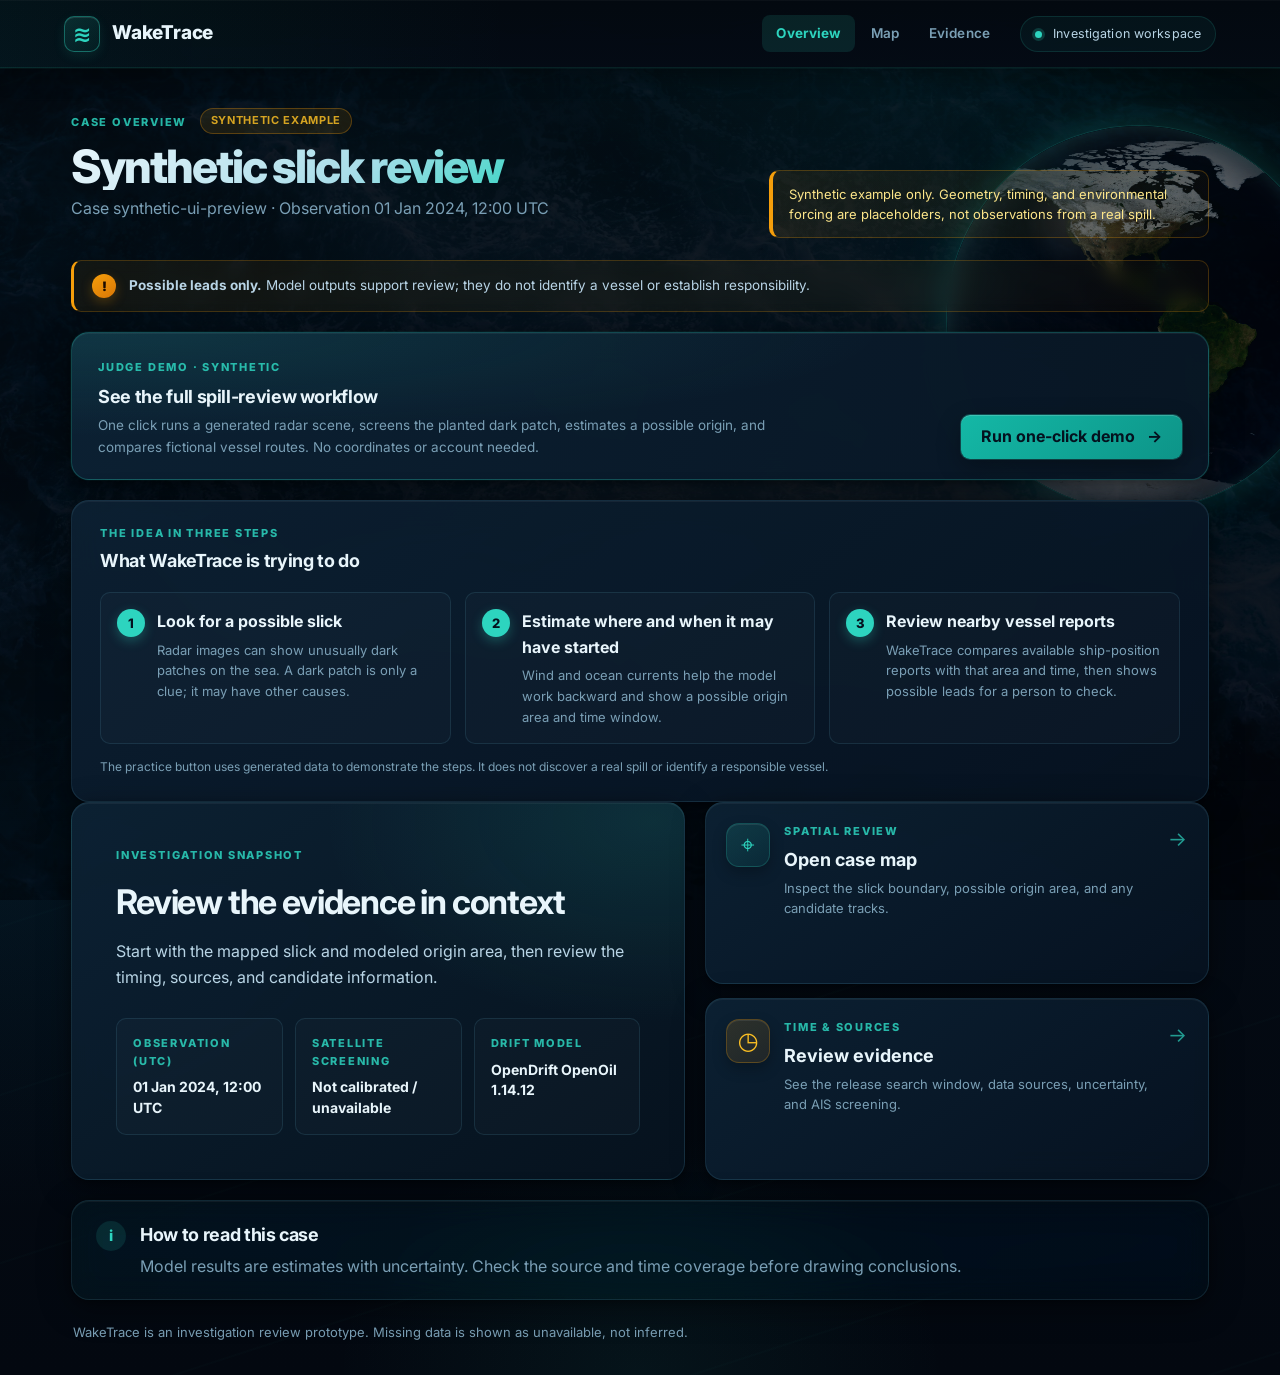
==== frontend/index.html @ 9f4a70d3 "latest changes" ====
<!doctype html>
<html lang="en">
  <head>
    <meta charset="utf-8">
    <meta name="viewport" content="width=device-width, initial-scale=1">
    <meta name="theme-color" content="#0b2236">
    <title>WakeTrace | Case overview</title>
    <link rel="stylesheet" href="styles.css?v=13">
  </head>
  <body>
    <div class="ambient-globe" aria-hidden="true"><div class="globe-shell"><div class="globe-texture"></div></div></div>
    <a class="skip-link" href="#main">Skip to case overview</a>
    <header class="topbar">
      <a class="brand" href="index.html" aria-label="WakeTrace case overview"><span class="brand-mark" aria-hidden="true">≋</span><span>WakeTrace</span></a>
      <nav class="top-nav" aria-label="Main navigation">
        <a class="nav-active" aria-current="page" href="index.html">Overview</a>
        <a data-case-link href="map.html">Map</a>
        <a data-case-link href="evidence.html">Evidence</a>
      </nav>
      <div class="header-context"><span class="status-dot" aria-hidden="true"></span> Investigation workspace</div>
    </header>

    <main class="page-shell overview-shell" id="main">
      <section class="case-heading overview-heading" aria-labelledby="case-title">
        <div class="case-heading-text">
          <div class="eyebrow">CASE OVERVIEW <span id="case-badge" class="badge">Loading</span></div>
          <h1 id="case-title">Loading case…</h1>
          <p id="case-subtitle" class="muted">Preparing case information</p>
        </div>
        <div id="case-notice" class="case-notice" role="note" hidden></div>
      </section>

      <p class="leads-banner" role="note"><span class="leads-icon" aria-hidden="true">!</span><span><strong>Possible leads only.</strong> Model outputs support review; they do not identify a vessel or establish responsibility.</span></p>

      <section class="one-click-demo panel" aria-label="One-click synthetic demonstration">
        <div><span class="eyebrow">JUDGE DEMO · SYNTHETIC</span><h2>See the full spill-review workflow</h2>
          <p class="muted">One click runs a generated radar scene, screens the planted dark patch, estimates a possible origin, and compares fictional vessel routes. No coordinates or account needed.</p></div>
        <a class="primary-button" href="map.html?demo=1">Run one-click demo <span aria-hidden="true">→</span></a>
      </section>

      <section class="panel plain-language-panel" aria-labelledby="workflow-title">
        <div class="eyebrow">THE IDEA IN THREE STEPS</div>
        <h2 id="workflow-title">What WakeTrace is trying to do</h2>
        <div class="plain-steps">
          <article><span>1</span><div><strong>Look for a possible slick</strong><p>Radar images can show unusually dark patches on the sea. A dark patch is only a clue; it may have other causes.</p></div></article>
          <article><span>2</span><div><strong>Estimate where and when it may have started</strong><p>Wind and ocean currents help the model work backward and show a possible origin area and time window.</p></div></article>
          <article><span>3</span><div><strong>Review nearby vessel reports</strong><p>WakeTrace compares available ship-position reports with that area and time, then shows possible leads for a person to check.</p></div></article>
        </div>
        <p class="small-note">The practice button uses generated data to demonstrate the steps. It does not discover a real spill or identify a responsible vessel.</p>
      </section>

      <section class="overview-grid" aria-label="Case summary">
        <article class="panel overview-main-card">
          <div class="eyebrow">INVESTIGATION SNAPSHOT</div>
          <h2>Review the evidence in context</h2>
          <p class="muted">Start with the mapped slick and modeled origin area, then review the timing, sources, and candidate information.</p>
          <div class="overview-stats">
            <div><span class="metric-label">OBSERVATION (UTC)</span><strong id="overview-observed">—</strong></div>
            <div><span class="metric-label">SATELLITE SCREENING</span><strong id="overview-confidence">—</strong></div>
            <div><span class="metric-label">DRIFT MODEL</span><strong id="overview-model">—</strong></div>
          </div>
        </article>
        <div class="overview-links">
          <a class="destination-card map-destination" data-case-link href="map.html">
            <span class="destination-icon" aria-hidden="true">⌖</span>
            <span><span class="eyebrow">SPATIAL REVIEW</span><strong>Open case map</strong><span class="muted">Inspect the slick boundary, possible origin area, and any candidate tracks.</span></span>
            <span class="destination-arrow" aria-hidden="true">→</span>
          </a>
          <a class="destination-card" data-case-link href="evidence.html">
            <span class="destination-icon evidence-icon" aria-hidden="true">◷</span>
            <span><span class="eyebrow">TIME &amp; SOURCES</span><strong>Review evidence</strong><span class="muted">See the release search window, data sources, uncertainty, and AIS screening.</span></span>
            <span class="destination-arrow" aria-hidden="true">→</span>
          </a>
        </div>
      </section>

      <section class="overview-note panel">
        <div class="note-symbol" aria-hidden="true">i</div>
        <div><h2>How to read this case</h2><p id="overview-note-text" class="muted">Model results are estimates with uncertainty. Check the source and time coverage before drawing conclusions.</p></div>
      </section>
      <footer class="page-footer">WakeTrace is an investigation review prototype. Missing data is shown as unavailable, not inferred.</footer>
    </main>
    <script src="case-data.js?v=2"></script>
    <script src="overview.js"></script>
  </body>
</html>
---- frontend/styles.css ----
/* ============================================================
   WakeTrace — Refined Design System
   Deep-ocean palette · Glass panels · Harmonic accent colours
   ============================================================ */

@import url('https://fonts.googleapis.com/css2?family=Inter:wght@300;400;500;600;700;800;900&display=swap');

/* ─── Design Tokens ──────────────────────────────────────── */
:root {
  color-scheme: dark;

  /* Core palette */
  --ink:        #e8f5fb;
  --ink-soft:   #b8d4e5;
  --muted:      #7a9fb5;
  --line:       rgb(100 180 210 / 14%);
  --surface:    rgb(10 28 44 / 92%);
  --canvas:     #050e18;
  --deep:       #03090f;

  /* Brand accent — teal/cyan */
  --sea:        #2dd4bf;
  --sea-mid:    #14b8a6;
  --sea-dark:   #0d9488;
  --foam:       rgb(45 212 191 / 10%);

  /* Warm amber accent */
  --slick:      #f59e0b;
  --slick-soft: rgb(245 158 11 / 12%);
  --slick-light: #fef3c7;

  /* Utility */
  --focus:      #5eead4;
  --red:        #f43f5e;
  --red-soft:   rgb(244 63 94 / 12%);

  /* Geometry */
  --radius:     18px;
  --radius-sm:  10px;

  /* Shadows */
  --shadow-sm:  0 2px 8px rgb(0 0 0 / 30%), inset 0 1px 0 rgb(255 255 255 / 4%);
  --shadow:     0 8px 32px rgb(0 0 0 / 40%), 0 2px 8px rgb(0 0 0 / 30%), inset 0 1px 0 rgb(255 255 255 / 5%);
  --shadow-lg:  0 20px 60px rgb(0 0 0 / 55%), 0 4px 16px rgb(0 0 0 / 35%), inset 0 1px 0 rgb(255 255 255 / 6%);
  --glow-sea:   0 0 40px rgb(45 212 191 / 15%), 0 0 80px rgb(45 212 191 / 7%);
  --glow-amber: 0 0 30px rgb(245 158 11 / 18%);
}

/* ─── Reset & Base ───────────────────────────────────────── */
*, *::before, *::after { box-sizing: border-box; }
html {
  scroll-behavior: smooth;
  scroll-padding-top: 84px;
}
body {
  margin: 0;
  isolation: isolate;
  background: var(--canvas);
  color: var(--ink);
  font-family: 'Inter', ui-sans-serif, system-ui, -apple-system, 'Segoe UI', sans-serif;
  font-size: 16px;
  line-height: 1.6;
  -webkit-font-smoothing: antialiased;
  -moz-osx-font-smoothing: grayscale;
}

/* Multi-layer ocean background */
body {
  background:
    radial-gradient(ellipse 70% 50% at 80% -10%, rgb(13 148 136 / 18%), transparent 65%),
    radial-gradient(ellipse 50% 40% at 0% 60%,  rgb(6  78 106 / 18%), transparent 70%),
    radial-gradient(ellipse 40% 30% at 50% 100%, rgb(45 212 191 / 6%), transparent 60%),
    repeating-linear-gradient(
      162deg,
      transparent 0 80px,
      rgb(45 212 191 / 1.5%) 81px 82px,
      transparent 83px 160px
    ),
    linear-gradient(180deg, #060f18 0%, #040b14 50%, #030810 100%);
}

/* Subtle animated star-field / noise texture overlay */
body::before {
  content: "";
  position: fixed;
  z-index: -2;
  inset: 0;
  pointer-events: none;
  opacity: 0.5;
  background:
    radial-gradient(ellipse 120% 80% at 75% -5%, rgb(20 184 166 / 14%), transparent 55%),
    radial-gradient(ellipse 60% 50% at 10% 80%,  rgb(8  88 124 / 18%), transparent 60%),
    url("ocean-background.jpg") center 52% / cover no-repeat;
  filter: brightness(0.18) saturate(1.4);
  animation: ocean-drift 32s ease-in-out infinite alternate;
}
@keyframes ocean-drift {
  to { transform: translate3d(-1%, -0.5%, 0) scale(1.02); }
}

/* Animated grid-line shimmer */
body::after {
  content: "";
  position: fixed;
  z-index: -1;
  inset: 0;
  pointer-events: none;
  opacity: 0.06;
  background:
    repeating-linear-gradient(0deg,   transparent 0 39px, rgb(45 212 191 / 40%) 40px),
    repeating-linear-gradient(90deg,  transparent 0 79px, rgb(45 212 191 / 20%) 80px);
  mask-image: radial-gradient(ellipse 100% 100% at 50% 50%, black 20%, transparent 80%);
}

/* ─── Animated Globe ─────────────────────────────────────── */
.ambient-globe {
  position: fixed;
  z-index: -1;
  top: clamp(90px, 14vh, 160px);
  right: clamp(-130px, -4vw, -20px);
  width: clamp(260px, 30vw, 420px);
  aspect-ratio: 1;
  opacity: 0.5;
  pointer-events: none;
  filter: blur(0.3px);
}
.globe-shell {
  position: relative;
  width: 100%;
  height: 100%;
  overflow: hidden;
  border-radius: 50%;
  isolation: isolate;
  background: #04111e;
  box-shadow:
    0 0 0 1px rgb(45 212 191 / 30%),
    0 0 24px 6px  rgb(45 212 191 / 22%),
    0 0 70px 18px rgb(13 148 136 / 14%),
    inset -30px -6px 50px rgb(0 5 15 / 88%);
  animation: globe-float 14s ease-in-out infinite;
}
.globe-texture {
  position: absolute;
  inset: 0;
  border-radius: inherit;
  background-image: url("nasa-blue-marble.jpg");
  background-repeat: repeat-x;
  background-size: 200% 100%;
  background-position: 0 50%;
  filter: saturate(1.2) brightness(0.85) contrast(1.1) hue-rotate(4deg);
  animation: globe-turn 60s linear infinite;
}
.globe-shell::before {
  content: "";
  position: absolute;
  z-index: 1;
  inset: 0;
  border-radius: inherit;
  background:
    radial-gradient(ellipse at 32% 25%, rgb(255 255 255 / 18%), transparent 12%),
    radial-gradient(ellipse at 72% 55%, transparent 26%, rgb(1 10 24 / 28%) 60%, rgb(0 6 18 / 90%) 100%),
    linear-gradient(118deg, rgb(45 212 191 / 20%), transparent 30%, transparent 70%, rgb(0 8 22 / 55%));
  box-shadow:
    inset 10px 8px 28px rgb(200 255 245 / 14%),
    inset -22px -10px 40px rgb(0 5 20 / 80%);
}
.globe-shell::after {
  content: "";
  position: absolute;
  z-index: 2;
  top: -1%; left: -1%;
  width: 102%; height: 102%;
  border: 1px solid rgb(45 212 191 / 40%);
  border-radius: 50%;
  box-shadow: inset 0 0 16px rgb(45 212 191 / 25%);
}
@keyframes globe-float {
  0%, 100% { transform: rotateY(-8deg) rotateX(3deg) translateY(0); }
  50%       { transform: rotateY(-4deg) rotateX(1deg) translateY(-10px); }
}
@keyframes globe-turn { to { background-position: 100% 50%; } }

/* ─── Typography ─────────────────────────────────────────── */
h1, h2, h3, h4, p { margin-top: 0; }
h1 {
  margin: 8px 0 6px;
  font-size: clamp(28px, 3.6vw, 46px);
  font-weight: 800;
  letter-spacing: -0.045em;
  line-height: 1.06;
  overflow-wrap: anywhere;
  background: linear-gradient(135deg, #e8f5fb 0%, #a8dde9 60%, var(--sea) 100%);
  -webkit-background-clip: text;
  background-clip: text;
  -webkit-text-fill-color: transparent;
}
h2 {
  margin-bottom: 4px;
  font-size: 18px;
  font-weight: 700;
  letter-spacing: -0.02em;
  color: var(--ink);
}
h3 { margin-bottom: 0; font-size: 14px; font-weight: 650; }
.muted { color: var(--muted); }

/* ─── Accessibility ──────────────────────────────────────── */
:focus-visible {
  outline: 2px solid var(--sea);
  outline-offset: 3px;
  border-radius: 6px;
}
.topbar :focus-visible { outline-color: var(--sea); }

.skip-link {
  position: absolute; z-index: 2000; top: 8px; left: 8px;
  padding: 10px 14px; border-radius: 8px;
  background: var(--sea); color: #03090f;
  font-weight: 700; text-decoration: none;
  transform: translateY(-160%);
  transition: transform 0.2s;
}
.skip-link:focus { transform: none; }

/* ─── Top Bar ────────────────────────────────────────────── */
.topbar {
  position: sticky; z-index: 1500; top: 0;
  display: flex; align-items: center; justify-content: space-between; gap: 16px;
  height: 68px; padding: 0 clamp(16px, 5vw, 72px);
  color: var(--ink);
  background:
    linear-gradient(90deg, rgb(3 148 136 / 8%) 0%, transparent 40%),
    linear-gradient(180deg, rgb(3 9 16 / 98%), rgb(4 11 20 / 96%));
  border-bottom: 1px solid rgb(45 212 191 / 12%);
  box-shadow:
    0 4px 24px rgb(0 0 0 / 40%),
    0 1px 0 rgb(45 212 191 / 8%),
    inset 0 1px 0 rgb(255 255 255 / 3%);
  backdrop-filter: blur(20px) saturate(1.8);
}

.brand {
  display: inline-flex; align-items: center; gap: 12px;
  color: inherit; font-size: 19px; font-weight: 800;
  letter-spacing: -0.01em; text-decoration: none;
}
.brand-mark {
  display: grid; width: 36px; height: 36px; place-items: center;
  border: 1px solid rgb(45 212 191 / 40%);
  border-radius: 10px;
  color: var(--sea);
  background: linear-gradient(145deg, rgb(45 212 191 / 14%), rgb(13 148 136 / 8%));
  font-size: 22px; font-weight: 900; line-height: 1;
  box-shadow: inset 0 1px 0 rgb(255 255 255 / 10%), 0 4px 12px rgb(45 212 191 / 10%);
  transition: box-shadow 0.2s, border-color 0.2s;
}
.brand:hover .brand-mark {
  border-color: rgb(45 212 191 / 70%);
  box-shadow: inset 0 1px 0 rgb(255 255 255 / 12%), var(--glow-sea);
}

.top-nav { display: flex; align-items: center; gap: 2px; margin-left: auto; }
.top-nav a {
  padding: 8px 14px; border-radius: 8px;
  color: var(--muted); font-size: 13.5px; font-weight: 600;
  text-decoration: none;
  transition: background 0.15s, color 0.15s;
  letter-spacing: 0.01em;
}
.top-nav a:hover { background: rgb(45 212 191 / 8%); color: var(--ink); }
.top-nav a.nav-active,
.top-nav a[aria-current="page"] {
  background: rgb(45 212 191 / 12%);
  color: var(--sea);
  font-weight: 700;
}

.header-context {
  padding: 7px 14px;
  border: 1px solid rgb(45 212 191 / 14%);
  border-radius: 999px;
  background: rgb(45 212 191 / 5%);
  color: var(--ink-soft);
  font-size: 12.5px;
  white-space: nowrap;
  letter-spacing: 0.01em;
}
.status-dot {
  display: inline-block; width: 7px; height: 7px;
  margin-right: 7px; border-radius: 50%;
  background: var(--sea);
  box-shadow: 0 0 0 3px rgb(45 212 191 / 20%);
  vertical-align: middle;
}

/* ─── Page Layout ────────────────────────────────────────── */
.page-shell {
  position: relative; z-index: 1;
  max-width: 1560px; margin: 0 auto;
  padding: 40px clamp(16px, 4vw, 64px) 32px;
}

.case-heading {
  display: flex; align-items: flex-end; justify-content: space-between;
  gap: 24px; margin-bottom: 22px;
}
.eyebrow, .metric-label {
  color: var(--sea);
  font-size: 11px; font-weight: 800;
  letter-spacing: 0.16em;
  text-transform: uppercase;
  opacity: 0.85;
}

/* Badges */
.badge {
  display: inline-block; margin-left: 9px;
  padding: 3px 10px;
  border: 1px solid rgb(245 158 11 / 35%);
  border-radius: 999px;
  background: var(--slick-soft);
  color: #fbbf24;
  font-size: 11px; font-weight: 700;
  letter-spacing: 0.06em;
  vertical-align: 2px;
}
.badge.real-case-badge {
  border-color: rgb(45 212 191 / 25%);
  background: rgb(45 212 191 / 8%);
  color: var(--sea);
}

/* ─── Panels (Glass Cards) ───────────────────────────────── */
.panel, .destination-card {
  overflow: hidden;
  border: 1px solid var(--line);
  border-radius: var(--radius);
  background: linear-gradient(145deg, rgb(12 32 50 / 94%), rgb(6 18 32 / 96%));
  box-shadow: var(--shadow);
  backdrop-filter: blur(16px) saturate(1.6);
  transition: border-color 0.25s ease, box-shadow 0.25s ease, transform 0.25s ease;
}
.panel:hover {
  border-color: rgb(45 212 191 / 22%);
  box-shadow: var(--shadow-lg), var(--glow-sea);
}
.panel-heading {
  display: flex; align-items: center; justify-content: space-between; gap: 16px;
  padding: 22px 24px;
}

/* ─── Alerts & Banners ───────────────────────────────────── */
.leads-banner {
  display: flex; align-items: center; gap: 13px;
  margin: 0 0 20px; padding: 13px 18px;
  border: 1px solid rgb(245 158 11 / 22%);
  border-left: 3px solid var(--slick);
  border-radius: var(--radius-sm);
  background: linear-gradient(100deg, rgb(245 158 11 / 7%), rgb(245 158 11 / 3%));
  color: var(--ink-soft); font-size: 13.5px;
  backdrop-filter: blur(8px);
}
.leads-icon {
  display: grid; flex: none; width: 24px; height: 24px;
  place-items: center; border-radius: 50%;
  background: linear-gradient(145deg, var(--slick), #d97706);
  color: #1a0a00; font-size: 13px; font-weight: 900;
  box-shadow: 0 4px 12px rgb(245 158 11 / 25%);
}

.case-notice {
  max-width: 440px; padding: 13px 16px;
  border: 1px solid rgb(245 158 11 / 25%);
  border-left: 4px solid var(--slick);
  border-radius: var(--radius-sm);
  background: linear-gradient(115deg, rgb(245 158 11 / 8%), rgb(245 158 11 / 3%));
  color: #fde68a; font-size: 13px; line-height: 1.55;
}
.case-notice[hidden] { display: none; }

/* ─── Workspace Grid ─────────────────────────────────────── */
.workspace {
  display: grid;
  grid-template-columns: minmax(0, 2.2fr) minmax(320px, 0.8fr);
  gap: 20px; align-items: stretch;
}

/* ─── Map Panel ──────────────────────────────────────────── */
.map-panel {
  display: flex; flex-direction: column;
  min-height: clamp(560px, 74vh, 800px);
}
.map-heading { border-bottom: 1px solid var(--line); }
.map-legend {
  display: flex; flex-wrap: wrap; gap: 8px 18px;
  margin: 0; padding: 0; list-style: none;
  color: var(--ink-soft); font-size: 12.5px;
}
.map-legend li { display: inline-flex; align-items: center; gap: 7px; white-space: nowrap; }
.map-legend li[hidden] { display: none; }
.legend-swatch { width: 14px; height: 14px; border-radius: 4px; }
.legend-swatch.slick   { border: 2px solid var(--slick); background: rgb(245 158 11 / 30%); box-shadow: 0 0 6px rgb(245 158 11 / 25%); }
.legend-swatch.origin  { border: 2px dashed var(--sea); background: rgb(45 212 191 / 15%); }
.legend-swatch.secondary { border: 2px dashed rgb(45 212 191 / 50%); background: rgb(45 212 191 / 8%); }
.legend-swatch.track   { height: 0; border-top: 3px dotted var(--sea); border-radius: 0; background: none; align-self: center; }
.legend-swatch.particles { width: 12px; height: 12px; border: 2px solid rgb(45 212 191 / 60%); border-radius: 50%; background: var(--sea); }

.map-stage {
  position: relative; display: flex; flex: 1; min-height: 420px;
}
#map {
  position: relative; z-index: 0; flex: 1; min-height: 420px;
  background: radial-gradient(ellipse at 50% 40%, #0e3a50, #060f1a 70%, #040a12);
}

.map-overlay-chip, .map-button, .map-message {
  position: absolute; z-index: 500;
}
.map-overlay-chip {
  top: 14px; left: 56px;
  display: flex; align-items: center; gap: 8px;
  padding: 8px 13px;
  border: 1px solid rgb(45 212 191 / 25%);
  border-radius: 9px;
  background: rgb(3 9 16 / 92%);
  color: var(--ink);
  font-size: 11.5px; font-weight: 700; letter-spacing: 0.1em;
  box-shadow: var(--shadow-sm);
  backdrop-filter: blur(12px);
  pointer-events: none;
}
.overlay-icon { color: var(--sea); font-size: 15px; line-height: 1; }

.map-button {
  top: 14px; right: 14px;
  min-height: 38px; padding: 7px 14px;
  border: 1px solid rgb(45 212 191 / 20%);
  border-radius: 8px;
  background: rgb(6 18 32 / 88%);
  color: var(--ink);
  font: inherit; font-size: 13px; font-weight: 650;
  box-shadow: var(--shadow-sm);
  cursor: pointer;
  backdrop-filter: blur(12px);
  transition: background 0.15s, border-color 0.15s;
}
.map-button:hover {
  background: rgb(45 212 191 / 12%);
  border-color: rgb(45 212 191 / 40%);
}

.map-message {
  bottom: 18px; left: 50%;
  max-width: calc(100% - 28px); padding: 10px 16px;
  border: 1px solid var(--line);
  border-radius: 10px;
  background: rgb(6 18 32 / 94%);
  color: var(--ink); font-size: 13px; font-weight: 650;
  text-align: center;
  box-shadow: var(--shadow-sm);
  transform: translateX(-50%);
  backdrop-filter: blur(14px);
}
.map-message[hidden] { display: none; }

.map-footnote {
  margin: 0; padding: 12px 24px;
  border-top: 1px solid var(--line);
  color: var(--muted); font-size: 12.5px;
}

.trajectory-controls {
  display: grid;
  grid-template-columns: auto minmax(200px, 1fr) auto;
  align-items: center; gap: 10px 18px;
  padding: 14px 24px 16px;
  border-top: 1px solid var(--line);
  background: linear-gradient(180deg, rgb(4 14 22 / 85%), rgb(3 9 15 / 90%));
  backdrop-filter: blur(8px);
}
.trajectory-controls[hidden] { display: none; }
.trajectory-scrubber {
  display: grid;
  grid-template-columns: auto minmax(100px, 1fr) auto;
  align-items: center; gap: 10px;
  color: var(--muted); font-size: 12px;
}
.trajectory-scrubber input {
  width: 100%;
  accent-color: var(--sea);
  cursor: pointer;
}
.trajectory-time {
  color: var(--sea);
  font-size: 12px; font-variant-numeric: tabular-nums; text-align: right;
}
.trajectory-note {
  grid-column: 1 / -1; margin: 0;
  color: var(--muted); font-size: 12px;
}
/* Oil drift particles — more realistic dark-oil appearance */
.trajectory-particle {
  stroke: rgb(45 212 191 / 60%);
  stroke-width: 1;
  fill: #1a9e96;
  fill-opacity: 0.82;
  filter: drop-shadow(0 0 3px rgb(45 212 191 / 40%));
}

/* ─── Vessel Icons ───────────────────────────────────────── */
.vessel-icon-container { border: 0; background: transparent; }
.vessel-icon {
  position: relative;
  display: grid; width: 32px; height: 32px; place-items: center;
  border: 2px solid rgb(45 212 191 / 55%);
  border-radius: 50%;
  background: radial-gradient(circle at 35% 35%, #1e9e96, #0a5055 70%);
  box-shadow:
    0 3px 14px rgb(0 0 0 / 65%),
    0 0 0 3px rgb(45 212 191 / 14%),
    0 0 18px rgb(45 212 191 / 18%),
    inset 0 1px 0 rgb(255 255 255 / 20%);
  transition: box-shadow 0.3s;
}
.vessel-icon:hover {
  box-shadow: 0 4px 18px rgb(0 0 0 / 75%), 0 0 0 4px rgb(45 212 191 / 28%), 0 0 28px rgb(45 212 191 / 28%), inset 0 1px 0 rgb(255 255 255 / 22%);
}
.vessel-icon svg { width: 22px; height: 22px; overflow: visible; fill: #e0f7f4; filter: drop-shadow(0 1px 3px rgb(0 0 0 / 65%)); }
.vessel-icon .ship-deck,
.vessel-icon .ship-bridge { fill: none; stroke: #0d5055; stroke-linecap: round; stroke-linejoin: round; stroke-width: 1.6; }
.vessel-icon .ship-wake  { fill: none; stroke: rgb(130 230 218 / 90%); stroke-linecap: round; stroke-width: 1.3; }

/* Vessel heading beam — the directional line extending from vessel */
.vessel-heading-beam {
  position: absolute; top: 50%; left: 50%;
  width: 22px; height: 2px;
  background: linear-gradient(90deg, rgb(45 212 191 / 70%), transparent);
  border-radius: 2px;
  transform-origin: 0 50%;
  pointer-events: none;
}

/* Animated ping on candidate vessels */
@keyframes vessel-ping {
  0%   { transform: scale(0.9); box-shadow: 0 0 0 2px rgb(45 212 191 / 60%), 0 4px 14px rgb(0 0 0 / 60%); }
  50%  { transform: scale(1.08); box-shadow: 0 0 0 5px rgb(45 212 191 / 20%), 0 6px 18px rgb(0 0 0 / 50%); }
  100% { transform: scale(0.9); box-shadow: 0 0 0 2px rgb(45 212 191 / 60%), 0 4px 14px rgb(0 0 0 / 60%); }
}
@media (prefers-reduced-motion: no-preference) {
  .vessel-icon-candidate { animation: vessel-ping 3s ease-in-out infinite; }
}

.vessel-icon-lead, .vessel-icon-candidate { width: 42px; height: 42px; }
.vessel-icon-lead svg, .vessel-icon-candidate svg { width: 28px; height: 28px; }
.vessel-icon-lead {
  background: radial-gradient(circle at 35% 30%, #f87090, #be123c 75%);
  border-color: rgb(244 63 94 / 65%);
  box-shadow:
    0 0 0 4px rgb(244 63 94 / 22%),
    0 0 22px rgb(244 63 94 / 35%),
    0 5px 16px rgb(0 0 0 / 65%);
}
.vessel-icon-lead .ship-wake { stroke: rgb(255 160 170 / 80%); }
.vessel-icon-lead .ship-deck,
.vessel-icon-lead .ship-bridge { stroke: #7a0020; }
.vessel-icon-candidate {
  background: radial-gradient(circle at 35% 30%, #fbbf24, #b45309 75%);
  border-color: rgb(245 158 11 / 65%);
  box-shadow:
    0 0 0 4px rgb(245 158 11 / 22%),
    0 0 20px rgb(245 158 11 / 28%),
    0 5px 16px rgb(0 0 0 / 65%);
}
.vessel-icon-candidate .ship-wake { stroke: rgb(255 220 100 / 80%); }
.vessel-icon-candidate .ship-deck,
.vessel-icon-candidate .ship-bridge { stroke: #6b3000; }
.legend-vessel {
  display: inline-grid; width: 17px; height: 17px;
  place-items: center; border-radius: 50%;
  background: radial-gradient(circle at 35% 35%, #1a9e96, #0a5055);
  box-shadow: inset 0 0 0 1.5px rgb(255 255 255 / 70%);
}
.legend-vessel svg { width: 14px; height: 14px; fill: #e0f7f4; }
.legend-vessel .ship-deck,
.legend-vessel .ship-bridge { fill: none; stroke: #0a4f50; stroke-linecap: round; stroke-linejoin: round; stroke-width: 1.8; }
.legend-vessel .ship-wake   { fill: none; stroke: rgb(45 212 191 / 80%); stroke-linecap: round; stroke-width: 1.2; }

/* ─── Oil Slick Iridescence ──────────────────────────────── */
.slick-iridescent-ring {
  pointer-events: none;
}
@keyframes slick-shimmer {
  0%   { opacity: 0.6; }
  50%  { opacity: 1; }
  100% { opacity: 0.6; }
}
@media (prefers-reduced-motion: no-preference) {
  .slick-pulse-ring { animation: slick-shimmer 4s ease-in-out infinite; }

/* ─── Leaflet Overrides ──────────────────────────────────── */
.leaflet-container { font-family: inherit; }
.leaflet-popup-content { font: 14px/1.55 'Inter', ui-sans-serif, sans-serif; }
.leaflet-tile-pane { filter: brightness(0.72) saturate(0.85) hue-rotate(6deg); }
.leaflet-control-zoom a {
  background: rgb(6 18 32 / 92%) !important;
  border-color: rgb(45 212 191 / 20%) !important;
  color: var(--ink) !important;
  backdrop-filter: blur(12px);
}
.leaflet-control-zoom a:hover { background: rgb(45 212 191 / 12%) !important; }
.leaflet-control-attribution {
  background: rgb(3 9 15 / 88%) !important;
  color: var(--muted) !important;
  backdrop-filter: blur(8px);
}
.leaflet-control-attribution a { color: var(--sea) !important; }
.leaflet-popup-content-wrapper,
.leaflet-popup-tip { background: rgb(10 28 44 / 96%); color: var(--ink); backdrop-filter: blur(16px); }

/* ─── Summary Sidebar ────────────────────────────────────── */
.summary-panel { display: flex; flex-direction: column; }
.summary-panel > .panel-heading { padding-bottom: 18px; }

.metric-block {
  display: grid; gap: 8px;
  margin: 0 20px; padding: 18px 16px;
  border: 1px solid rgb(45 212 191 / 18%);
  border-left: 4px solid var(--sea);
  border-radius: var(--radius-sm);
  background: linear-gradient(140deg, rgb(45 212 191 / 7%), rgb(13 148 136 / 4%));
}
.metric-block strong { font-size: 17px; line-height: 1.45; overflow-wrap: anywhere; color: var(--ink); }
.metric-block .muted { font-size: 13.5px; }

.uncertainty-card {
  margin: 14px 20px 4px; padding: 14px 16px;
  border: 1px solid rgb(245 158 11 / 20%);
  border-radius: var(--radius-sm);
  background: linear-gradient(140deg, rgb(245 158 11 / 6%), rgb(217 119 6 / 3%));
}
.uncertainty-title { margin-bottom: 7px; color: #fbbf24; font-size: 13.5px; font-weight: 700; }
.uncertainty-card p { margin-bottom: 0; color: var(--ink-soft); font-size: 13.5px; line-height: 1.6; }

.sources-block { padding: 18px 20px 12px; }
.sources-block h3 { margin-bottom: 10px; color: var(--ink); }
.sources-block ul {
  display: grid; gap: 8px; margin: 0; padding-left: 18px;
  color: var(--ink-soft); font-size: 13.5px; line-height: 1.5; overflow-wrap: anywhere;
}
.sources-block li::marker { color: var(--sea); }

.candidate-block {
  margin-top: auto; padding: 16px 20px 20px;
  border-top: 1px solid var(--line);
  background: rgb(3 9 16 / 50%);
}
.candidate-row { display: flex; align-items: center; justify-content: space-between; margin-bottom: 6px; }
.candidate-count {
  display: grid; min-width: 28px; height: 28px; padding: 0 7px;
  place-items: center; border-radius: 999px;
  background: rgb(45 212 191 / 10%); color: var(--sea);
  font-size: 13px; font-weight: 800;
}
.candidate-block p { margin-bottom: 0; font-size: 13.5px; }

/* ─── Timeline ───────────────────────────────────────────── */
.timeline-panel { margin-top: 20px; padding: 0 24px 22px; }
.timeline-heading { padding: 20px 0 12px; }
.timeline-duration {
  padding: 6px 13px; border-radius: 8px;
  background: rgb(45 212 191 / 8%); color: var(--sea);
  font-size: 13px; font-weight: 700;
}
.timeline-track { position: relative; height: 56px; margin: 6px 48px 0; }
.timeline-track[hidden] { display: none; }
.timeline-rail, .window-bar {
  position: absolute; top: 16px; left: 0; height: 8px; border-radius: 999px;
}
.timeline-rail { right: 0; background: rgb(255 255 255 / 5%); }
.window-bar {
  width: 0;
  background: linear-gradient(90deg, rgb(45 212 191 / 40%), var(--sea));
  border: 1px solid rgb(45 212 191 / 40%);
  box-shadow: 0 0 12px rgb(45 212 191 / 20%);
  transition: width 0.6s ease;
}
.timeline-marker {
  position: absolute; top: 8px; left: 0;
  display: flex; flex-direction: column; align-items: center;
  transform: translateX(-50%);
}
.marker-dot {
  width: 26px; height: 26px;
  border: 4px solid rgb(3 9 16 / 80%);
  border-radius: 50%;
  background: var(--slick);
  box-shadow: 0 0 0 2px var(--slick), var(--glow-amber), 0 3px 10px rgb(0 0 0 / 40%);
}
.marker-label {
  position: absolute; top: 31px; width: 110px;
  color: #fbbf24; font-size: 11.5px; font-weight: 700; text-align: center;
}
.timeline-labels {
  display: flex; justify-content: space-between; gap: 20px;
  color: var(--muted); font-size: 12.5px;
}
.timeline-labels span:last-child { text-align: right; }

.page-footer {
  padding: 22px 2px 0;
  color: var(--muted); font-size: 13px;
}

/* ─── Animations ─────────────────────────────────────────── */
@media (prefers-reduced-motion: no-preference) {
  .status-dot { animation: pulse-sea 2.6s ease-out infinite; }
  .marker-dot { animation: pulse-amber 2.8s ease-out infinite; }
}
@keyframes pulse-sea {
  0%   { box-shadow: 0 0 0 0   rgb(45 212 191 / 60%); }
  100% { box-shadow: 0 0 0 10px rgb(45 212 191 / 0%); }
}
@keyframes pulse-amber {
  0%   { box-shadow: 0 0 0 2px var(--slick), 0 0 0 2px  rgb(245 158 11 / 60%); }
  100% { box-shadow: 0 0 0 2px var(--slick), 0 0 0 14px rgb(245 158 11 / 0%); }
}
@media (prefers-reduced-motion: reduce) {
  html { scroll-behavior: auto; }
  *, *::before, *::after { animation: none !important; transition: none !important; }
}

/* ─── Overview Page ──────────────────────────────────────── */
.overview-shell, .evidence-shell { max-width: 1240px; }
.overview-grid {
  display: grid;
  grid-template-columns: minmax(0, 1fr) minmax(320px, 0.82fr);
  gap: 20px; align-items: stretch;
}

.overview-main-card {
  padding: clamp(24px, 4vw, 44px);
  background:
    radial-gradient(ellipse at 95% 5%, rgb(45 212 191 / 12%), transparent 40%),
    linear-gradient(145deg, rgb(12 34 52 / 96%), rgb(6 18 30 / 98%));
}
.overview-main-card h2 { margin: 10px 0 10px; font-size: clamp(24px, 3vw, 34px); letter-spacing: -0.035em; }
.overview-main-card > p { max-width: 620px; margin-bottom: 28px; color: var(--ink-soft); }

.overview-stats {
  display: grid; grid-template-columns: repeat(3, minmax(0, 1fr)); gap: 12px;
}
.overview-stats > div {
  display: grid; align-content: start; gap: 7px; min-width: 0;
  padding: 16px; border: 1px solid var(--line); border-radius: var(--radius-sm);
  background: rgb(255 255 255 / 2%);
  transition: border-color 0.2s;
}
.overview-stats > div:hover { border-color: rgb(45 212 191 / 25%); }
.overview-stats strong { font-size: 14px; line-height: 1.45; overflow-wrap: anywhere; color: var(--ink); }

.overview-links { display: grid; gap: 14px; }

.destination-card {
  display: grid;
  grid-template-columns: 44px minmax(0, 1fr) 20px;
  align-items: start; gap: 14px; padding: 20px;
  border: 1px solid var(--line);
  border-radius: var(--radius);
  background: linear-gradient(145deg, rgb(12 34 52 / 94%), rgb(6 18 32 / 96%));
  box-shadow: var(--shadow);
  color: inherit; text-decoration: none;
  transition: transform 0.2s ease, border-color 0.2s ease, box-shadow 0.2s ease;
}
.destination-card:hover {
  transform: perspective(1000px) translateY(-3px) rotateX(1deg);
  border-color: rgb(45 212 191 / 35%);
  box-shadow: var(--shadow-lg), var(--glow-sea);
}
.destination-card > span:nth-child(2) { display: grid; gap: 5px; }
.destination-card strong { font-size: 18px; font-weight: 700; color: var(--ink); }
.destination-card .muted { font-size: 13px; line-height: 1.5; }

.destination-icon {
  display: grid; width: 44px; height: 44px; place-items: center;
  border-radius: 13px; font-size: 24px;
  background: linear-gradient(145deg, rgb(45 212 191 / 15%), rgb(13 148 136 / 10%));
  color: var(--sea);
  border: 1px solid rgb(45 212 191 / 20%);
  box-shadow: inset 0 1px 0 rgb(255 255 255 / 8%), 0 6px 14px rgb(0 0 0 / 25%);
}
.evidence-icon {
  background: linear-gradient(145deg, rgb(245 158 11 / 15%), rgb(217 119 6 / 10%));
  color: #fbbf24;
  border-color: rgb(245 158 11 / 25%);
}
.destination-arrow { color: var(--sea); font-size: 20px; opacity: 0.7; }

.overview-note {
  display: flex; align-items: flex-start; gap: 14px;
  margin-top: 20px; padding: 20px 24px;
  background: linear-gradient(110deg, rgb(45 212 191 / 5%), rgb(13 148 136 / 3%));
}
.overview-note h2 { margin-bottom: 4px; }
.overview-note p  { margin-bottom: 0; }
.note-symbol {
  display: grid; flex: none; width: 30px; height: 30px;
  place-items: center; border-radius: 50%;
  background: rgb(45 212 191 / 12%);
  color: var(--sea); font-weight: 800; font-size: 15px;
}

/* ─── One-Click Demo Banner ──────────────────────────────── */
.one-click-demo {
  display: flex; align-items: center; justify-content: space-between; gap: 20px;
  margin: 0 0 20px; padding: 20px 26px;
  border: 1px solid rgb(45 212 191 / 25%);
  border-radius: var(--radius);
  background:
    radial-gradient(ellipse at 3% 0%, rgb(45 212 191 / 12%), transparent 50%),
    linear-gradient(115deg, rgb(12 34 52 / 95%), rgb(8 22 36 / 97%));
  box-shadow: var(--shadow), 0 0 0 1px rgb(45 212 191 / 8%);
}
.one-click-demo h2 { margin: 4px 0; color: var(--ink); }
.one-click-demo p  { max-width: 720px; margin: 0; color: var(--muted); font-size: 13.5px; }
.one-click-demo .primary-button {
  display: inline-flex; flex: none; align-items: center; gap: 12px;
  text-decoration: none;
  background: linear-gradient(135deg, var(--sea-mid), var(--sea-dark));
  box-shadow: 0 8px 24px rgb(0 0 0 / 30%), 0 0 0 1px rgb(45 212 191 / 30%), inset 0 1px 0 rgb(255 255 255 / 18%);
}
.one-click-demo .primary-button:hover {
  background: linear-gradient(135deg, var(--sea), var(--sea-mid));
  box-shadow: 0 12px 32px rgb(0 0 0 / 35%), 0 0 0 1px rgb(45 212 191 / 50%), var(--glow-sea);
}

/* ─── Plain Steps (How it works) ─────────────────────────── */
.plain-language-panel { margin-top: 20px; padding: 24px 28px; }
.plain-language-panel h2 { margin: 5px 0 16px; }
.plain-steps {
  display: grid;
  grid-template-columns: repeat(3, minmax(0, 1fr));
  gap: 14px;
}
.plain-steps article {
  display: flex; align-items: flex-start; gap: 12px; padding: 16px;
  border: 1px solid var(--line);
  border-radius: var(--radius-sm);
  background: rgb(255 255 255 / 2%);
  transition: border-color 0.2s, background 0.2s;
}
.plain-steps article:hover {
  border-color: rgb(45 212 191 / 22%);
  background: rgb(45 212 191 / 4%);
}
.plain-steps article > span {
  display: grid; flex: 0 0 28px; width: 28px; height: 28px;
  place-items: center; border-radius: 50%;
  color: #04111e; background: var(--sea);
  font-weight: 800; font-size: 13px;
  box-shadow: 0 4px 12px rgb(45 212 191 / 30%);
  flex-shrink: 0;
}
.plain-steps strong { color: var(--ink); }
.plain-steps p { margin: 5px 0 0; color: var(--muted); font-size: 13px; line-height: 1.6; }

/* ─── Map Page Shell ─────────────────────────────────────── */
.map-page-shell     { max-width: 1500px; }
.map-page-heading,
.evidence-heading   { align-items: center; }
.map-page-heading h1,
.evidence-heading h1 { font-size: clamp(27px, 3vw, 38px); }
.map-page-panel     { min-height: min(72vh, 760px); border-color: rgb(45 212 191 / 18%); }
.map-page-stage,
.map-page-stage #map {
  min-height: min(65vh, 670px);
  background: radial-gradient(ellipse at 50% 36%, #0e3c52, #061b30 70%, #040d1e);
}

.text-link { color: var(--sea); font-size: 14px; font-weight: 700; text-decoration: none; }
.text-link:hover,
.page-footer a:hover { text-decoration: underline; }
.map-notice, .evidence-notice { max-width: none; margin: -4px 0 18px; }
.map-page-shell .leads-banner,
.evidence-shell  .leads-banner { margin-bottom: 18px; }

/* ─── Evidence Grid ──────────────────────────────────────── */
.evidence-grid {
  display: grid;
  grid-template-columns: repeat(2, minmax(0, 1fr));
  gap: 18px; align-items: start;
}
.evidence-card { min-width: 0; padding: 0 24px 24px; }
.evidence-card .panel-heading { margin: 0 -24px; padding: 20px 24px; }
.evidence-card .panel-heading .muted { font-size: 13px; }
.evidence-card.timeline-panel { margin: 0; padding: 0 24px 24px; }
.evidence-card .timeline-heading { padding: 20px 0 12px; }
.evidence-card .timeline-track { margin: 12px 30px 4px; }
.evidence-card .timeline-labels { min-height: 40px; font-size: 12px; }

.small-note { margin: 14px 0 0; color: var(--muted); font-size: 12px; line-height: 1.55; }

.drift-metrics { display: grid; grid-template-columns: 1fr 1fr; gap: 12px; }
.drift-metrics > div {
  display: grid; gap: 7px; min-width: 0; padding: 14px;
  border: 1px solid var(--line); border-radius: var(--radius-sm);
  background: rgb(255 255 255 / 2%);
}
.drift-metrics strong { font-size: 13px; line-height: 1.45; overflow-wrap: anywhere; color: var(--ink); }
.evidence-card .uncertainty-card { margin: 14px 0 0; }

.detail-list { display: grid; gap: 12px; margin: 2px 0 18px; padding: 0; list-style: none; }
.detail-list li {
  display: grid; gap: 4px; padding-left: 13px;
  border-left: 3px solid var(--sea);
  color: var(--ink-soft); font-size: 13px; overflow-wrap: anywhere;
}
.detail-list li strong { color: var(--ink); }

.subsection-title { margin: 20px 0 10px; color: var(--ink); }

.settings-list { display: grid; gap: 0; margin: 0; }
.settings-list > div {
  display: grid;
  grid-template-columns: minmax(100px, 0.8fr) minmax(0, 1.2fr);
  gap: 10px; padding: 9px 0;
  border-top: 1px solid var(--line);
  font-size: 12px;
}
.settings-list dt { color: var(--muted); text-transform: capitalize; }
.settings-list dd { margin: 0; color: var(--ink-soft); overflow-wrap: anywhere; }
.settings-list dd small { display: block; margin-top: 3px; color: var(--muted); font-size: 11px; line-height: 1.45; }

.candidate-list { display: grid; gap: 10px; }
.empty-state {
  margin: 0; padding: 14px;
  border: 1px dashed var(--line);
  border-radius: var(--radius-sm);
  background: rgb(255 255 255 / 2%);
  color: var(--muted); font-size: 13px;
}
.candidate-card {
  padding: 14px; border: 1px solid var(--line); border-radius: 12px;
  background: rgb(255 255 255 / 2%);
  transition: border-color 0.2s;
}
.candidate-card:hover { border-color: rgb(45 212 191 / 20%); }
.candidate-card-heading {
  display: flex; align-items: center; justify-content: space-between; gap: 10px; margin-bottom: 8px;
}
.candidate-card-heading h3 { overflow-wrap: anywhere; color: var(--ink); }
.score-pill {
  flex: none; padding: 4px 9px; border-radius: 999px;
  background: rgb(45 212 191 / 10%); color: var(--sea);
  font-size: 12px; font-weight: 750; border: 1px solid rgb(45 212 191 / 20%);
}
.candidate-card p { margin: 6px 0 0; font-size: 13px; }
.candidate-card p.muted { font-size: 12px; }

.page-footer a, .text-link { color: var(--sea); }

/* ─── Buttons ────────────────────────────────────────────── */
.primary-button {
  min-height: 42px; align-self: end; padding: 9px 20px;
  border: 0; border-radius: 9px;
  background: linear-gradient(135deg, var(--sea-mid), var(--sea-dark));
  color: #04111e; font: inherit; font-weight: 700;
  cursor: pointer;
  box-shadow: 0 6px 20px rgb(0 0 0 / 25%), inset 0 1px 0 rgb(255 255 255 / 20%);
  transition: background 0.18s, box-shadow 0.18s, transform 0.12s;
}
.primary-button:hover {
  background: linear-gradient(135deg, var(--sea), var(--sea-mid));
  box-shadow: 0 8px 28px rgb(0 0 0 / 35%), var(--glow-sea);
  transform: translateY(-1px);
}
.primary-button:active { transform: translateY(0); }
.primary-button:disabled { cursor: progress; opacity: 0.6; transform: none; }

.secondary-button {
  min-height: 42px; align-self: end; padding: 9px 14px;
  border: 1px solid var(--line); border-radius: 9px;
  background: rgb(255 255 255 / 4%);
  color: var(--ink); font: inherit; font-size: 13px; font-weight: 650;
  cursor: pointer;
  backdrop-filter: blur(8px);
  transition: background 0.18s, border-color 0.18s;
}
.secondary-button:hover {
  background: rgb(45 212 191 / 8%);
  border-color: rgb(45 212 191 / 30%);
}

.text-button {
  padding: 4px 0; border: 0; background: transparent;
  color: var(--sea); font: inherit; font-size: 12px; font-weight: 700;
  text-decoration: underline; cursor: pointer;
  transition: color 0.15s;
}
.text-button:hover { color: #5eead4; }

/* ─── Scene / Upload Section ─────────────────────────────── */
.scene-context {
  display: flex; align-items: center; gap: 16px; margin: 0 0 16px; padding: 16px 20px;
  border-color: rgb(45 212 191 / 18%);
  background:
    radial-gradient(ellipse at 0% 50%, rgb(45 212 191 / 10%), transparent 50%),
    linear-gradient(110deg, rgb(12 34 52 / 94%), rgb(8 22 36 / 96%));
}
.scene-emblem {
  position: relative; display: grid; flex: none; width: 44px; height: 44px;
  place-items: center; border: 1px solid rgb(45 212 191 / 35%); border-radius: 50%;
  color: var(--sea); font-size: 22px;
  box-shadow: inset 0 0 18px rgb(45 212 191 / 12%), 0 6px 16px rgb(0 0 0 / 30%);
}
.scene-emblem i {
  position: absolute; top: 50%; left: 50%;
  width: 18px; height: 1px;
  background: var(--sea); opacity: 0.7;
  transform: rotate(-35deg); transform-origin: left;
}
.scene-details { display: grid; min-width: 0; gap: 2px; }
.scene-details strong { overflow-wrap: anywhere; color: var(--ink); }
.scene-details .muted { font-size: 12px; }
.scene-preview-status {
  margin-left: auto; padding: 7px 11px;
  border: 1px solid var(--line); border-radius: 999px;
  color: var(--muted); font-size: 11px; white-space: nowrap;
}
.scene-preview {
  width: 150px; height: 76px; margin-left: auto;
  border: 1px solid rgb(45 212 191 / 25%); border-radius: 10px;
  object-fit: cover; box-shadow: 0 8px 22px rgb(0 0 0 / 40%);
}
.scene-preview[hidden], .scene-preview-status[hidden] { display: none; }
.scene-upload-panel { margin: 0 0 16px; }
.scene-upload-panel .panel-heading { padding-bottom: 14px; }

.scene-search-form {
  display: grid; grid-template-columns: repeat(3, minmax(0, 1fr));
  gap: 12px; padding: 0 24px 22px;
}
.scene-search-form label {
  display: grid; gap: 6px;
  color: var(--ink-soft); font-size: 12px; font-weight: 700;
}
.scene-search-form input,
.scene-search-form select {
  width: 100%; min-height: 42px; padding: 9px 12px;
  border: 1px solid var(--line); border-radius: 8px;
  background: rgb(255 255 255 / 4%);
  color: var(--ink); font: inherit; font-size: 13px;
  backdrop-filter: blur(8px);
  transition: border-color 0.18s, box-shadow 0.18s;
}
.scene-search-form input::placeholder { color: var(--muted); opacity: 1; }
.scene-search-form input:focus,
.scene-search-form select:focus {
  outline: none;
  border-color: var(--sea);
  box-shadow: 0 0 0 3px rgb(45 212 191 / 15%);
}
.scene-search-form select option { background: #0c2038; }

.coordinate-save-row {
  display: flex; align-items: center; justify-content: space-between; gap: 12px;
  margin: -8px 24px 18px; padding: 11px 14px;
  border: 1px solid var(--line); border-radius: 9px;
  background: rgb(45 212 191 / 4%);
}
.coordinate-save-status { margin: 0; color: var(--muted); font-size: 12px; }

.upload-status { grid-column: 1 / -1; margin: 0; color: var(--muted); font-size: 13px; }

.scene-results { display: grid; gap: 8px; padding: 0 24px 20px; }

.offline-practice-callout {
  display: flex; align-items: center; justify-content: space-between; gap: 18px;
  margin: 0 24px 20px; padding: 14px 18px;
  border: 1px solid var(--line); border-radius: var(--radius-sm);
  background: rgb(255 255 255 / 2%);
  backdrop-filter: blur(8px);
}
.offline-practice-callout strong { color: var(--ink); }
.offline-practice-callout p { margin: 4px 0 0; font-size: 12.5px; }

.scene-result-card {
  display: flex; align-items: center; justify-content: space-between; gap: 14px;
  padding: 13px 16px; border: 1px solid var(--line); border-radius: var(--radius-sm);
  background: rgb(255 255 255 / 3%);
  transition: border-color 0.2s;
}
.scene-result-card:hover { border-color: rgb(45 212 191 / 25%); }
.scene-result-card > div { display: grid; gap: 4px; min-width: 0; }
.scene-result-card strong { overflow-wrap: anywhere; color: var(--ink); font-size: 13.5px; }
.scene-result-card span  { color: var(--ink-soft); font-size: 12px; line-height: 1.45; }
.scene-result-card .scene-product-id {
  color: var(--muted); font-family: ui-monospace, SFMono-Regular, Consolas, monospace;
  font-size: 10px; overflow-wrap: anywhere;
}
.scene-select-button {
  flex: none; min-height: 38px; padding: 7px 13px;
  border: 1px solid rgb(45 212 191 / 30%); border-radius: 8px;
  background: rgb(45 212 191 / 10%); color: var(--sea);
  font: inherit; font-size: 12px; font-weight: 700; cursor: pointer;
  transition: background 0.15s, border-color 0.15s;
}
.scene-select-button:hover {
  background: rgb(45 212 191 / 18%);
  border-color: var(--sea);
}
.scene-select-button:focus-visible { outline: 2px solid var(--slick); outline-offset: 2px; }
.scene-select-button:disabled { cursor: progress; opacity: 0.55; }
.scene-result-actions { display: grid; flex: none; gap: 7px; min-width: 178px; }
.scene-browser-link {
  display: inline-flex; align-items: center; justify-content: center;
  text-align: center; text-decoration: none;
}
.map-message .scene-browser-link { display: inline-flex; margin: 8px 4px 0; }
.legend-swatch.scene-raster {
  border: 1px solid var(--muted);
  background: linear-gradient(135deg, #1a3a4a, #8a9fa8);
}

/* ─── Historical Reference ───────────────────────────────── */
.historical-reference {
  display: flex; align-items: center; justify-content: space-between; gap: 24px;
  margin: 18px 0; padding: 20px 24px;
  color: var(--ink);
  background: linear-gradient(115deg, rgb(244 63 94 / 8%), rgb(190 18 60 / 5%));
  border: 1px solid rgb(244 63 94 / 22%);
  border-left: 4px solid var(--red);
  border-radius: 14px;
}
.historical-reference[hidden] { display: none; }
.historical-reference strong  { display: block; margin-top: 5px; font-size: 1.1rem; color: var(--ink); }
.historical-reference p       { margin: 7px 0; color: var(--ink-soft); }
.historical-reference a       { display: inline-block; margin-right: 16px; color: var(--sea); font-weight: 700; }
.reference-coordinate { flex: 0 0 auto; text-align: right; color: #fb7185; font-weight: 800; line-height: 1.5; }
.legend-swatch.reference-swatch        { background: var(--red); border: 2px solid rgb(255 255 255 / 30%); border-radius: 50%; box-shadow: 0 0 0 1px var(--red); }
.legend-swatch.simulated-source-swatch { width: 12px; height: 12px; border: 3px solid rgb(255 255 255 / 30%); border-radius: 50%; background: #f43f5e; box-shadow: 0 0 0 1px #be123c; }
.legend-swatch.simulated-slick-swatch  { width: 12px; height: 12px; border: 2px solid rgb(255 255 255 / 30%); border-radius: 50%; background: var(--sea-mid); box-shadow: 0 0 0 1px var(--sea-dark); }

/* ─── Simulation Panels ──────────────────────────────────── */
.simulation-panel {
  border-color: rgb(244 63 94 / 18%);
  background: linear-gradient(120deg, rgb(244 63 94 / 5%), rgb(6 18 32 / 97%));
}
.simulation-panel .panel-heading { padding-bottom: 12px; }
.real-detection-panel {
  border-color: rgb(45 212 191 / 18%);
  background: linear-gradient(120deg, rgb(45 212 191 / 5%), rgb(6 18 32 / 97%));
}
.real-detection-panel .panel-heading { padding-bottom: 12px; }
.real-detection-panel .scene-select-button { margin-top: 10px; }
.real-detection-panel #real-drift-output { margin: 14px 24px; color: var(--ink-soft); }
.real-detection-panel #real-ais-form { margin: 18px 0 0; padding: 16px 0 0; border-top: 1px solid var(--line); }
.real-detection-panel #real-ais-form h3 { margin: 0; color: var(--ink); }
.real-detection-panel #real-ais-form > p { grid-column: 1 / -1; margin: 0; }
.real-detection-panel #real-ais-status { margin: 0 24px 20px; }

.simulation-actions {
  display: flex; align-items: center; gap: 20px; padding: 0 24px 24px;
}
.simulation-actions .upload-status { margin: 0; }

.slick-candidate-outline { filter: drop-shadow(0 0 6px rgb(245 158 11 / 90%)); }
.slick-pulse-ring        { filter: drop-shadow(0 0 10px rgb(245 158 11 / 80%)); }
.slick-chip-icon         { color: #fbbf24; text-shadow: 0 0 10px rgb(245 158 11 / 80%); }

.simulation-step {
  display: flex; align-items: center; justify-content: space-between; gap: 22px;
  margin-top: 16px; padding: 20px 24px;
  border-color: rgb(245 158 11 / 22%);
  background:
    radial-gradient(ellipse at 3% 0%, rgb(245 158 11 / 10%), transparent 50%),
    linear-gradient(115deg, rgb(12 34 52 / 94%), rgb(8 22 36 / 96%));
}
.simulation-step[hidden] { display: none; }
.simulation-step .eyebrow { color: #fbbf24; }
.simulation-step h2      { margin: 4px 0; color: var(--ink); }
.simulation-step p       { max-width: 740px; margin: 0; color: var(--muted); }

.simulation-step-action { display: flex; flex: none; align-items: center; gap: 14px; }
.simulation-step-action .score-pill { color: #fbbf24; background: var(--slick-soft); border-color: rgb(245 158 11 / 25%); }
.simulation-step-action .primary-button {
  display: inline-flex; align-items: center; justify-content: center;
  min-height: 48px; padding: 10px 20px; color: #1a0900;
  background: linear-gradient(135deg, #fbbf24, #f59e0b);
  box-shadow: 0 8px 26px rgb(0 0 0 / 30%), var(--glow-amber);
}
.simulation-step-action .primary-button:hover {
  background: linear-gradient(135deg, #fcd34d, #fbbf24);
  box-shadow: 0 12px 32px rgb(0 0 0 / 35%), var(--glow-amber);
}

.simulation-results {
  margin-top: 22px; padding: 24px;
  border-color: rgb(244 63 94 / 22%);
  border-left: 4px solid var(--red);
  background: linear-gradient(120deg, rgb(244 63 94 / 5%), rgb(6 18 32 / 97%));
}
.simulation-results h2 { margin: 5px 0 8px; }

.simulation-ground-truth {
  margin: 16px 0; padding: 14px 18px;
  color: var(--ink-soft);
  background: rgb(245 158 11 / 6%);
  border: 1px solid rgb(245 158 11 / 18%);
  border-radius: var(--radius-sm);
}
.simulation-vessel-list {
  display: grid;
  grid-template-columns: repeat(auto-fit, minmax(250px, 1fr));
  gap: 12px;
}
.simulation-results[hidden], .simulation-panel[hidden] { display: none; }

/* ─── Plain Language Help ────────────────────────────────── */
.plain-language-panel > .small-note { margin-bottom: 0; }
.plain-help {
  margin: 16px 0; padding: 14px 18px;
  color: var(--ink);
  border: 1px solid var(--line);
  border-radius: var(--radius-sm);
  background: rgb(255 255 255 / 2%);
  backdrop-filter: blur(8px);
}
.plain-help summary { color: var(--sea); font-weight: 700; cursor: pointer; }
.plain-help summary:focus-visible { outline: 2px solid var(--slick); outline-offset: 4px; border-radius: 3px; }
.help-grid {
  display: grid; grid-template-columns: repeat(2, minmax(0, 1fr));
  gap: 10px 22px; margin-top: 14px;
}
.help-grid p       { margin: 0; color: var(--ink-soft); font-size: 13px; line-height: 1.6; }
.help-grid strong  { color: var(--ink); }
.help-grid .legend-swatch { display: inline-block; vertical-align: -1px; margin-right: 7px; }

.map-help      { margin: 0 24px 14px; }
.evidence-help { margin: 0 0 18px; }
.settings-help { margin: 18px 0 0; }
.settings-help > .small-note { margin: 10px 0; }
.plain-help > .small-note { color: var(--muted); }

/* ─── Responsive ─────────────────────────────────────────── */
@media (max-width: 1000px) {
  .workspace { grid-template-columns: 1fr; }
  .map-panel { min-height: 520px; }
  .candidate-block { margin-top: 0; }
}
@media (max-width: 900px) {
  .overview-grid   { grid-template-columns: 1fr; }
  .overview-links  { grid-template-columns: 1fr 1fr; }
  .one-click-demo  { align-items: flex-start; flex-direction: column; }
  .scene-search-form { grid-template-columns: repeat(2, minmax(0, 1fr)); }
}
@media (max-width: 720px) {
  .topbar { gap: 8px; padding-right: 12px; padding-left: 14px; }
  .brand  { flex: none; gap: 8px; font-size: 16px; }
  .brand-mark { width: 30px; height: 30px; font-size: 18px; }
  .top-nav { display: flex; min-width: 0; gap: 0; margin-left: auto; overflow-x: auto; }
  .top-nav a { flex: none; padding: 8px 9px; font-size: 12px; }
  .header-context { display: none; }
  .case-heading { align-items: flex-start; flex-direction: column; gap: 12px; }
  .case-notice  { max-width: none; }
  .map-heading  { align-items: flex-start; flex-direction: column; }
  .evidence-grid { grid-template-columns: 1fr; }
  .map-page-heading,
  .evidence-heading { align-items: flex-start; flex-direction: column; }
}
@media (max-width: 700px) {
  .plain-steps, .help-grid   { grid-template-columns: 1fr; }
  .plain-language-panel      { padding: 18px; }
  .map-help                  { margin-right: 14px; margin-left: 14px; }
  .trajectory-controls       { grid-template-columns: auto 1fr; padding-right: 14px; padding-left: 14px; }
  .trajectory-scrubber       { grid-column: 1 / -1; grid-row: 2; }
  .trajectory-time           { grid-column: 2; grid-row: 1; }
  .historical-reference      { align-items: flex-start; flex-direction: column; gap: 8px; }
  .reference-coordinate      { text-align: left; }
  .simulation-actions        { align-items: stretch; flex-direction: column; gap: 10px; padding-right: 14px; padding-left: 14px; }
  .simulation-step           { align-items: flex-start; flex-direction: column; padding: 18px; }
  .simulation-step-action    { align-items: flex-start; flex-direction: column; }
}
@media (max-width: 560px) {
  .ambient-globe { top: 88px; right: -148px; width: 310px; opacity: 0.16; }
  .topbar        { height: 58px; }
  html           { scroll-padding-top: 70px; }
  .header-context { padding: 6px 10px; font-size: 12px; }
  .page-shell    { padding-top: 22px; }
  .panel-heading { padding: 16px; }
  .map-panel     { min-height: 460px; }
  .map-stage, #map { min-height: 340px; }
  .map-overlay-chip { top: auto; bottom: 62px; left: 10px; }
  .map-footnote  { padding: 12px 16px; }
  .metric-block, .uncertainty-card { margin-right: 14px; margin-left: 14px; }
  .sources-block, .candidate-block { padding-right: 16px; padding-left: 16px; }
  .timeline-panel { padding-right: 16px; padding-left: 16px; }
  .timeline-track { margin-right: 36px; margin-left: 36px; }
  .timeline-labels { flex-direction: column; gap: 4px; }
  .timeline-labels span:last-child { text-align: left; }
  .overview-stats { grid-template-columns: 1fr; }
  .overview-links { grid-template-columns: 1fr; }
  .overview-main-card { padding: 22px; }
  .evidence-card, .evidence-card.timeline-panel { padding-right: 16px; padding-left: 16px; }
  .evidence-card .panel-heading { margin-right: -16px; margin-left: -16px; padding-right: 16px; padding-left: 16px; }
  .evidence-card .timeline-heading { padding: 16px 0 12px; }
  .settings-list > div { grid-template-columns: 1fr; gap: 3px; }
  .map-page-stage, .map-page-stage #map { min-height: 60vh; }
  .scene-context { align-items: flex-start; gap: 10px; padding: 12px; }
  .scene-emblem  { width: 34px; height: 34px; }
  .scene-preview-status { align-self: center; margin-left: auto; white-space: normal; text-align: center; }
  .scene-preview { width: 88px; height: 58px; }
  .scene-search-form { grid-template-columns: 1fr; padding-right: 14px; padding-left: 14px; }
  .upload-status { grid-column: 1; }
  .scene-results { padding-right: 14px; padding-left: 14px; }
  .coordinate-save-row { align-items: flex-start; flex-direction: column; margin-right: 14px; margin-left: 14px; }
  .offline-practice-callout { align-items: stretch; flex-direction: column; margin-right: 14px; margin-left: 14px; }
  .scene-result-card { align-items: stretch; flex-direction: column; }
}

@media (prefers-reduced-motion: reduce) {
  .panel, .destination-card { transition: none; }
  .destination-card:hover   { transform: none; }
}
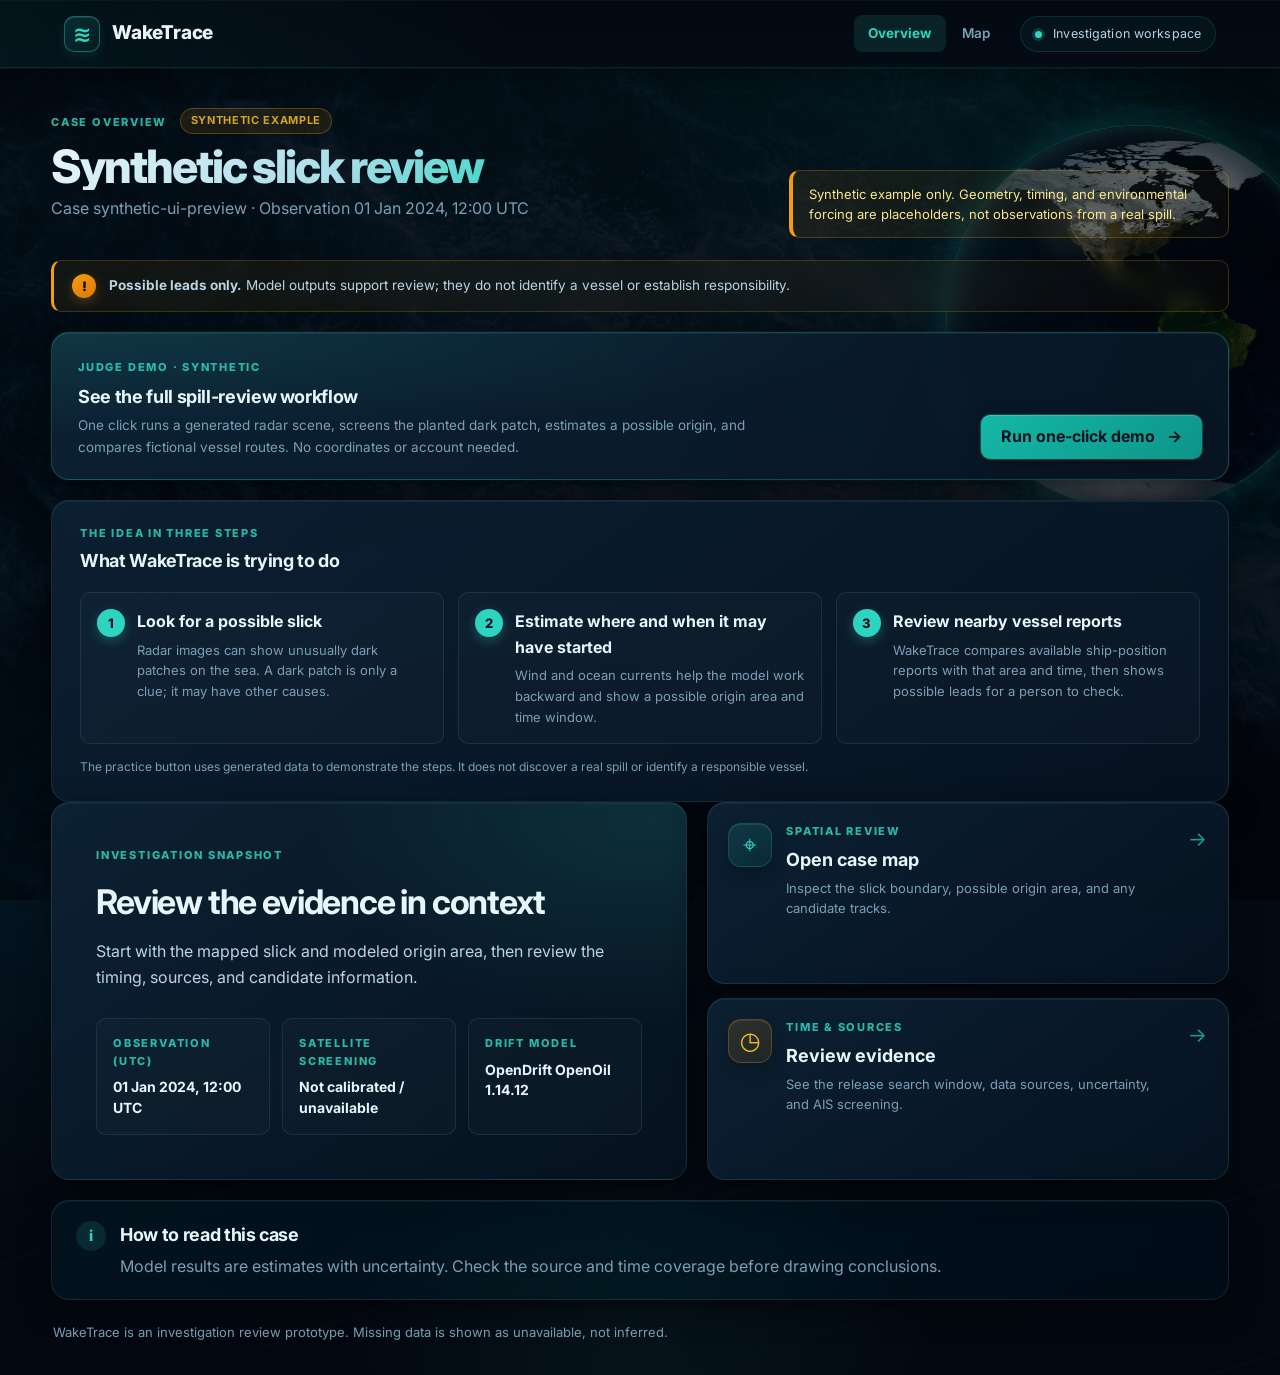
==== commit 6601c72c: "final readme and evidence changes" ====
--- a/frontend/index.html
+++ b/frontend/index.html
@@ -15,7 +15,6 @@
       <nav class="top-nav" aria-label="Main navigation">
         <a class="nav-active" aria-current="page" href="index.html">Overview</a>
         <a data-case-link href="map.html">Map</a>
-        <a data-case-link href="evidence.html">Evidence</a>
       </nav>
       <div class="header-context"><span class="status-dot" aria-hidden="true"></span> Investigation workspace</div>
     </header>
--- a/frontend/styles.css
+++ b/frontend/styles.css
@@ -730,7 +730,7 @@
 }
 
 /* ─── Overview Page ──────────────────────────────────────── */
-.overview-shell, .evidence-shell { max-width: 1240px; }
+
 .overview-grid {
   display: grid;
   grid-template-columns: minmax(0, 1fr) minmax(320px, 0.82fr);
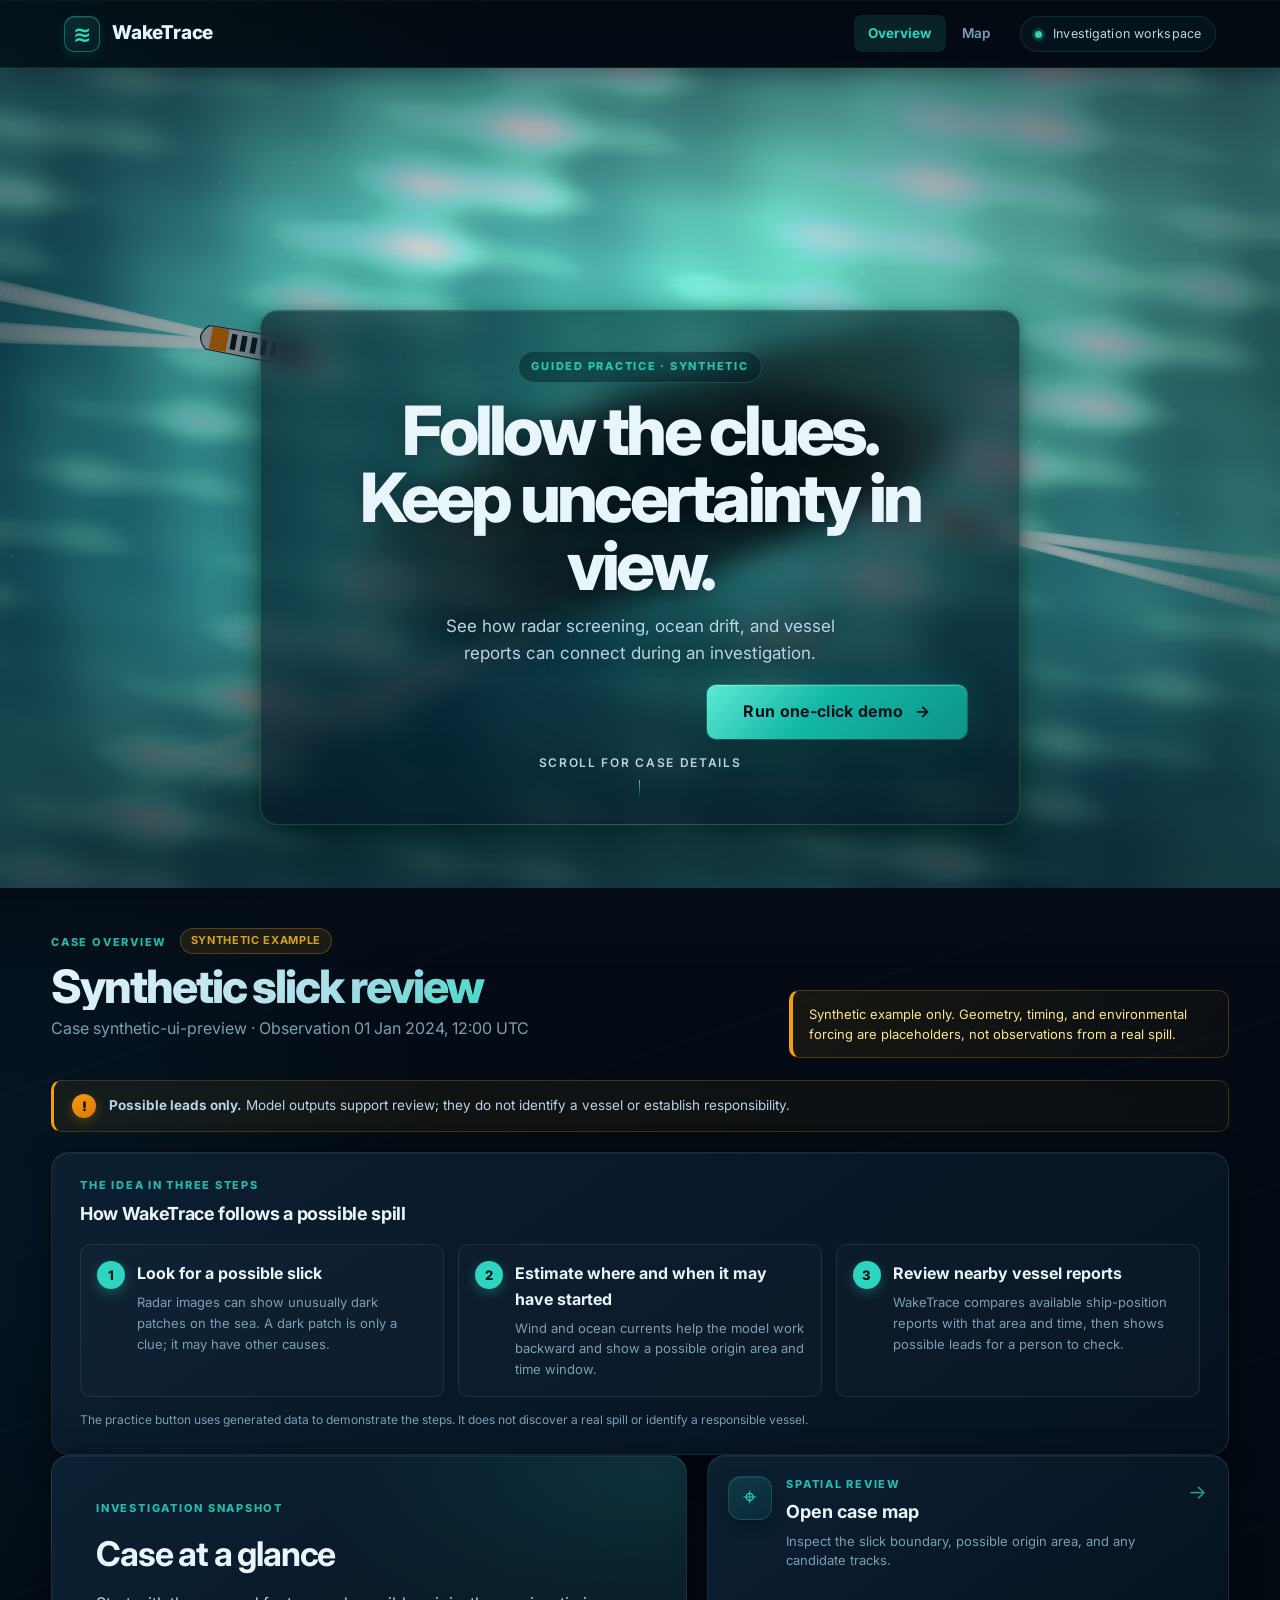
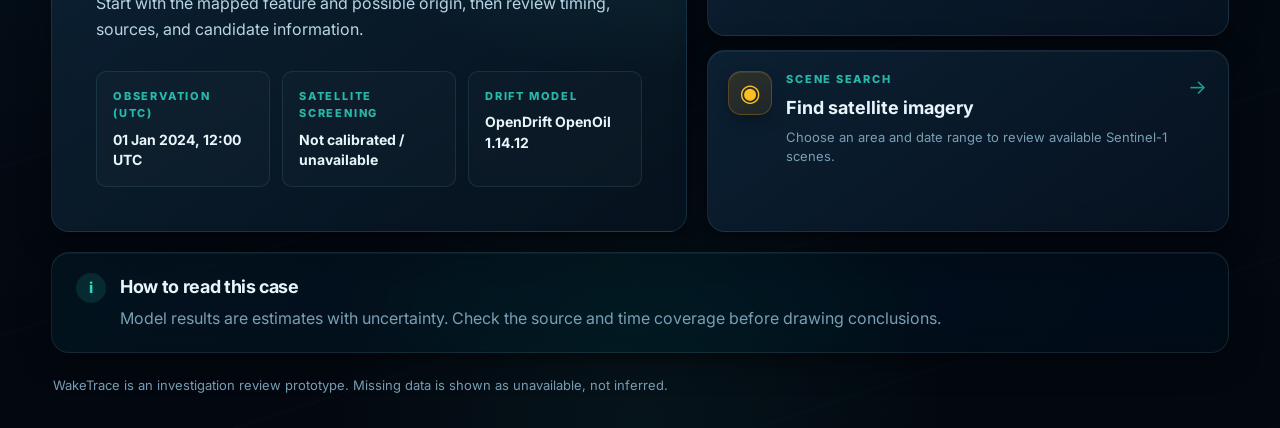
==== commit e8ddf0d4: "made index page changes" ====
--- a/frontend/index.html
+++ b/frontend/index.html
@@ -5,11 +5,11 @@
     <meta name="viewport" content="width=device-width, initial-scale=1">
     <meta name="theme-color" content="#0b2236">
     <title>WakeTrace | Case overview</title>
-    <link rel="stylesheet" href="styles.css?v=13">
+    <link rel="stylesheet" href="styles.css?v=14">
   </head>
-  <body>
+  <body class="overview-page">
     <div class="ambient-globe" aria-hidden="true"><div class="globe-shell"><div class="globe-texture"></div></div></div>
-    <a class="skip-link" href="#main">Skip to case overview</a>
+    <a class="skip-link" href="#case-details">Skip to case overview</a>
     <header class="topbar">
       <a class="brand" href="index.html" aria-label="WakeTrace case overview"><span class="brand-mark" aria-hidden="true">≋</span><span>WakeTrace</span></a>
       <nav class="top-nav" aria-label="Main navigation">
@@ -19,7 +19,19 @@
       <div class="header-context"><span class="status-dot" aria-hidden="true"></span> Investigation workspace</div>
     </header>
 
-    <main class="page-shell overview-shell" id="main">
+    <section class="overview-hero" aria-label="Synthetic ocean scene">
+      <canvas id="overview-hero-canvas" aria-hidden="true"></canvas>
+      <div class="overview-hero-veil" aria-hidden="true"></div>
+      <div class="overview-hero-overlay">
+        <span class="eyebrow overview-hero-tag">GUIDED PRACTICE · SYNTHETIC</span>
+        <p class="overview-hero-title">Follow the clues.<br>Keep uncertainty in view.</p>
+        <p class="overview-hero-copy">See how radar screening, ocean drift, and vessel reports can connect during an investigation.</p>
+        <a class="primary-button overview-hero-cta" href="map.html?demo=1">Run one-click demo <span aria-hidden="true">→</span></a>
+        <a class="overview-hero-scroll" href="#case-details">Scroll for case details</a>
+      </div>
+    </section>
+
+    <main class="page-shell overview-shell" id="case-details">
       <section class="case-heading overview-heading" aria-labelledby="case-title">
         <div class="case-heading-text">
           <div class="eyebrow">CASE OVERVIEW <span id="case-badge" class="badge">Loading</span></div>
@@ -31,15 +43,9 @@
 
       <p class="leads-banner" role="note"><span class="leads-icon" aria-hidden="true">!</span><span><strong>Possible leads only.</strong> Model outputs support review; they do not identify a vessel or establish responsibility.</span></p>
 
-      <section class="one-click-demo panel" aria-label="One-click synthetic demonstration">
-        <div><span class="eyebrow">JUDGE DEMO · SYNTHETIC</span><h2>See the full spill-review workflow</h2>
-          <p class="muted">One click runs a generated radar scene, screens the planted dark patch, estimates a possible origin, and compares fictional vessel routes. No coordinates or account needed.</p></div>
-        <a class="primary-button" href="map.html?demo=1">Run one-click demo <span aria-hidden="true">→</span></a>
-      </section>
-
       <section class="panel plain-language-panel" aria-labelledby="workflow-title">
         <div class="eyebrow">THE IDEA IN THREE STEPS</div>
-        <h2 id="workflow-title">What WakeTrace is trying to do</h2>
+        <h2 id="workflow-title">How WakeTrace follows a possible spill</h2>
         <div class="plain-steps">
           <article><span>1</span><div><strong>Look for a possible slick</strong><p>Radar images can show unusually dark patches on the sea. A dark patch is only a clue; it may have other causes.</p></div></article>
           <article><span>2</span><div><strong>Estimate where and when it may have started</strong><p>Wind and ocean currents help the model work backward and show a possible origin area and time window.</p></div></article>
@@ -51,8 +57,8 @@
       <section class="overview-grid" aria-label="Case summary">
         <article class="panel overview-main-card">
           <div class="eyebrow">INVESTIGATION SNAPSHOT</div>
-          <h2>Review the evidence in context</h2>
-          <p class="muted">Start with the mapped slick and modeled origin area, then review the timing, sources, and candidate information.</p>
+          <h2>Case at a glance</h2>
+          <p class="muted">Start with the mapped feature and possible origin, then review timing, sources, and candidate information.</p>
           <div class="overview-stats">
             <div><span class="metric-label">OBSERVATION (UTC)</span><strong id="overview-observed">—</strong></div>
             <div><span class="metric-label">SATELLITE SCREENING</span><strong id="overview-confidence">—</strong></div>
@@ -65,9 +71,9 @@
             <span><span class="eyebrow">SPATIAL REVIEW</span><strong>Open case map</strong><span class="muted">Inspect the slick boundary, possible origin area, and any candidate tracks.</span></span>
             <span class="destination-arrow" aria-hidden="true">→</span>
           </a>
-          <a class="destination-card" data-case-link href="evidence.html">
-            <span class="destination-icon evidence-icon" aria-hidden="true">◷</span>
-            <span><span class="eyebrow">TIME &amp; SOURCES</span><strong>Review evidence</strong><span class="muted">See the release search window, data sources, uncertainty, and AIS screening.</span></span>
+          <a class="destination-card" data-case-link href="map.html#upload-title">
+            <span class="destination-icon satellite-icon" aria-hidden="true">◉</span>
+            <span><span class="eyebrow">SCENE SEARCH</span><strong>Find satellite imagery</strong><span class="muted">Choose an area and date range to review available Sentinel-1 scenes.</span></span>
             <span class="destination-arrow" aria-hidden="true">→</span>
           </a>
         </div>
@@ -80,6 +86,7 @@
       <footer class="page-footer">WakeTrace is an investigation review prototype. Missing data is shown as unavailable, not inferred.</footer>
     </main>
     <script src="case-data.js?v=2"></script>
+    <script src="overview-hero.js?v=3"></script>
     <script src="overview.js"></script>
   </body>
 </html>
--- a/frontend/styles.css
+++ b/frontend/styles.css
@@ -788,7 +788,7 @@
   border: 1px solid rgb(45 212 191 / 20%);
   box-shadow: inset 0 1px 0 rgb(255 255 255 / 8%), 0 6px 14px rgb(0 0 0 / 25%);
 }
-.evidence-icon {
+.evidence-icon, .satellite-icon {
   background: linear-gradient(145deg, rgb(245 158 11 / 15%), rgb(217 119 6 / 10%));
   color: #fbbf24;
   border-color: rgb(245 158 11 / 25%);
@@ -1321,3 +1321,176 @@
   .panel, .destination-card { transition: none; }
   .destination-card:hover   { transform: none; }
 }
+
+
+/* Experimental AI slick-like screening overlay and result group */
+.legend-swatch.ai-slick { background: #9d6bff; border: 2px dashed #e2d2ff; }
+.ai-screen-results { margin: 16px 24px 20px; padding: 16px; border: 1px solid rgb(157 107 255 / 32%); border-radius: 12px; background: rgb(157 107 255 / 5%); }
+.ai-screen-results[hidden] { display: none; }
+.ai-screen-results h3 { margin: 0 0 6px; color: #e6d9ff; font-size: 16px; }
+.ai-screen-results > p { margin: 6px 0 12px; font-size: 12.5px; line-height: 1.5; }
+.ai-screen-results .ai-screen-limitations { margin: 14px 0 0; padding-top: 10px; border-top: 1px solid rgb(157 107 255 / 20%); }
+.ai-candidate-card { border-color: rgb(157 107 255 / 24%); }
+.ai-slick-outline { filter: drop-shadow(0 0 3px rgb(157 107 255 / 75%)); }
+
+/* ─── Overview cinematic hero ────────────────────────────── */
+.overview-page .ambient-globe { display: none; }
+.overview-page { overflow-x: hidden; }
+
+.overview-hero {
+  position: relative;
+  isolation: isolate;
+  width: 100%;
+  height: min(820px, calc(100vh - 68px));
+  height: min(820px, calc(100dvh - 68px));
+  min-height: 540px;
+  overflow: hidden;
+  background: #021018;
+}
+
+.overview-hero canvas {
+  position: absolute;
+  inset: 0;
+  width: 100%;
+  height: 100%;
+  display: block;
+}
+
+.overview-hero-veil {
+  position: absolute;
+  inset: 0;
+  pointer-events: none;
+  background:
+    linear-gradient(180deg, rgb(3 10 18 / 22%) 0%, transparent 18%, transparent 62%, rgb(5 14 24 / 48%) 100%),
+    radial-gradient(ellipse 80% 55% at 50% 100%, rgb(2 8 16 / 28%), transparent 70%);
+}
+
+.overview-hero-overlay {
+  position: absolute;
+  z-index: 2;
+  left: 50%;
+  bottom: clamp(36px, 7vh, 72px);
+  display: flex;
+  flex-direction: column;
+  align-items: center;
+  gap: 14px;
+  width: min(92vw, 760px);
+  padding: clamp(24px, 4vw, 40px) clamp(20px, 5vw, 52px) 26px;
+  transform: translateX(-50%);
+  text-align: center;
+  border: 1px solid rgb(45 212 191 / 22%);
+  border-radius: var(--radius);
+  background:
+    radial-gradient(ellipse at 50% 0%, rgb(45 212 191 / 14%), transparent 55%),
+    rgb(6 16 28 / 62%);
+  box-shadow: var(--shadow-lg), 0 0 0 1px rgb(45 212 191 / 8%), var(--glow-sea);
+  backdrop-filter: blur(14px) saturate(1.2);
+}
+
+.overview-hero-tag {
+  padding: 6px 12px;
+  border: 1px solid rgb(94 234 212 / 24%);
+  border-radius: 999px;
+  background: rgb(5 24 34 / 52%);
+  letter-spacing: 0.16em;
+  font-size: 11px;
+  color: var(--sea);
+  text-shadow: 0 0 18px rgb(45 212 191 / 45%);
+}
+
+.overview-hero-title {
+  max-width: 680px;
+  margin: 0;
+  color: var(--ink);
+  font-size: clamp(36px, 6vw, 68px);
+  font-weight: 800;
+  letter-spacing: -0.055em;
+  line-height: 0.99;
+  text-wrap: balance;
+  text-shadow: 0 4px 32px rgb(0 8 16 / 55%);
+}
+
+.overview-hero-copy {
+  max-width: 560px;
+  margin: 0 0 4px;
+  color: var(--ink-soft);
+  font-size: clamp(14px, 1.7vw, 17px);
+  line-height: 1.6;
+  text-wrap: balance;
+  text-shadow: 0 2px 18px rgb(0 8 16 / 70%);
+}
+
+.overview-hero-cta {
+  display: inline-flex;
+  align-items: center;
+  justify-content: center;
+  gap: 12px;
+  min-width: 260px;
+  padding: 14px 28px;
+  font-size: 16px;
+  font-weight: 700;
+  letter-spacing: 0.02em;
+  text-decoration: none;
+  background: linear-gradient(135deg, #5eead4, var(--sea-mid) 42%, var(--sea-dark));
+  box-shadow:
+    0 10px 28px rgb(0 0 0 / 40%),
+    0 0 0 1px rgb(45 212 191 / 40%),
+    0 0 36px rgb(45 212 191 / 28%),
+    inset 0 1px 0 rgb(255 255 255 / 28%);
+  animation: none;
+}
+
+.overview-hero-cta:hover {
+  background: linear-gradient(135deg, #99f6e4, var(--sea), var(--sea-mid));
+  box-shadow:
+    0 14px 36px rgb(0 0 0 / 45%),
+    0 0 0 1px rgb(94 234 212 / 55%),
+    0 0 48px rgb(45 212 191 / 40%),
+    inset 0 1px 0 rgb(255 255 255 / 35%);
+}
+
+.overview-hero-scroll {
+  color: var(--ink-soft);
+  font-size: 12px;
+  font-weight: 600;
+  letter-spacing: 0.14em;
+  text-decoration: none;
+  text-transform: uppercase;
+}
+
+.overview-hero-scroll::after {
+  content: "";
+  display: block;
+  width: 1px;
+  height: 18px;
+  margin: 8px auto 0;
+  background: linear-gradient(180deg, var(--sea), transparent);
+  animation: hero-scroll-nudge 1.8s ease-in-out infinite;
+}
+
+.overview-page .overview-shell {
+  position: relative;
+  z-index: 1;
+  padding-top: 40px;
+  background:
+    linear-gradient(180deg, rgb(5 14 24 / 92%) 0%, transparent 80px),
+    transparent;
+}
+
+@keyframes hero-scroll-nudge {
+  0%, 100% { transform: scaleY(1); opacity: 0.9; }
+  50% { transform: scaleY(1.35) translateY(4px); opacity: 0.35; }
+}
+
+@media (max-width: 560px) {
+  .overview-hero { min-height: 520px; }
+  .overview-hero-overlay { width: min(92vw, 520px); padding: 24px 18px 18px; }
+  .overview-hero-title { font-size: clamp(36px, 11vw, 52px); }
+  .overview-hero-tag { font-size: 9px; letter-spacing: 0.12em; }
+  .overview-hero-cta { min-width: 0; width: 100%; }
+}
+
+@media (prefers-reduced-motion: reduce) {
+  .overview-hero-cta { animation: none; }
+  .overview-hero-scroll::after { animation: none; }
+}
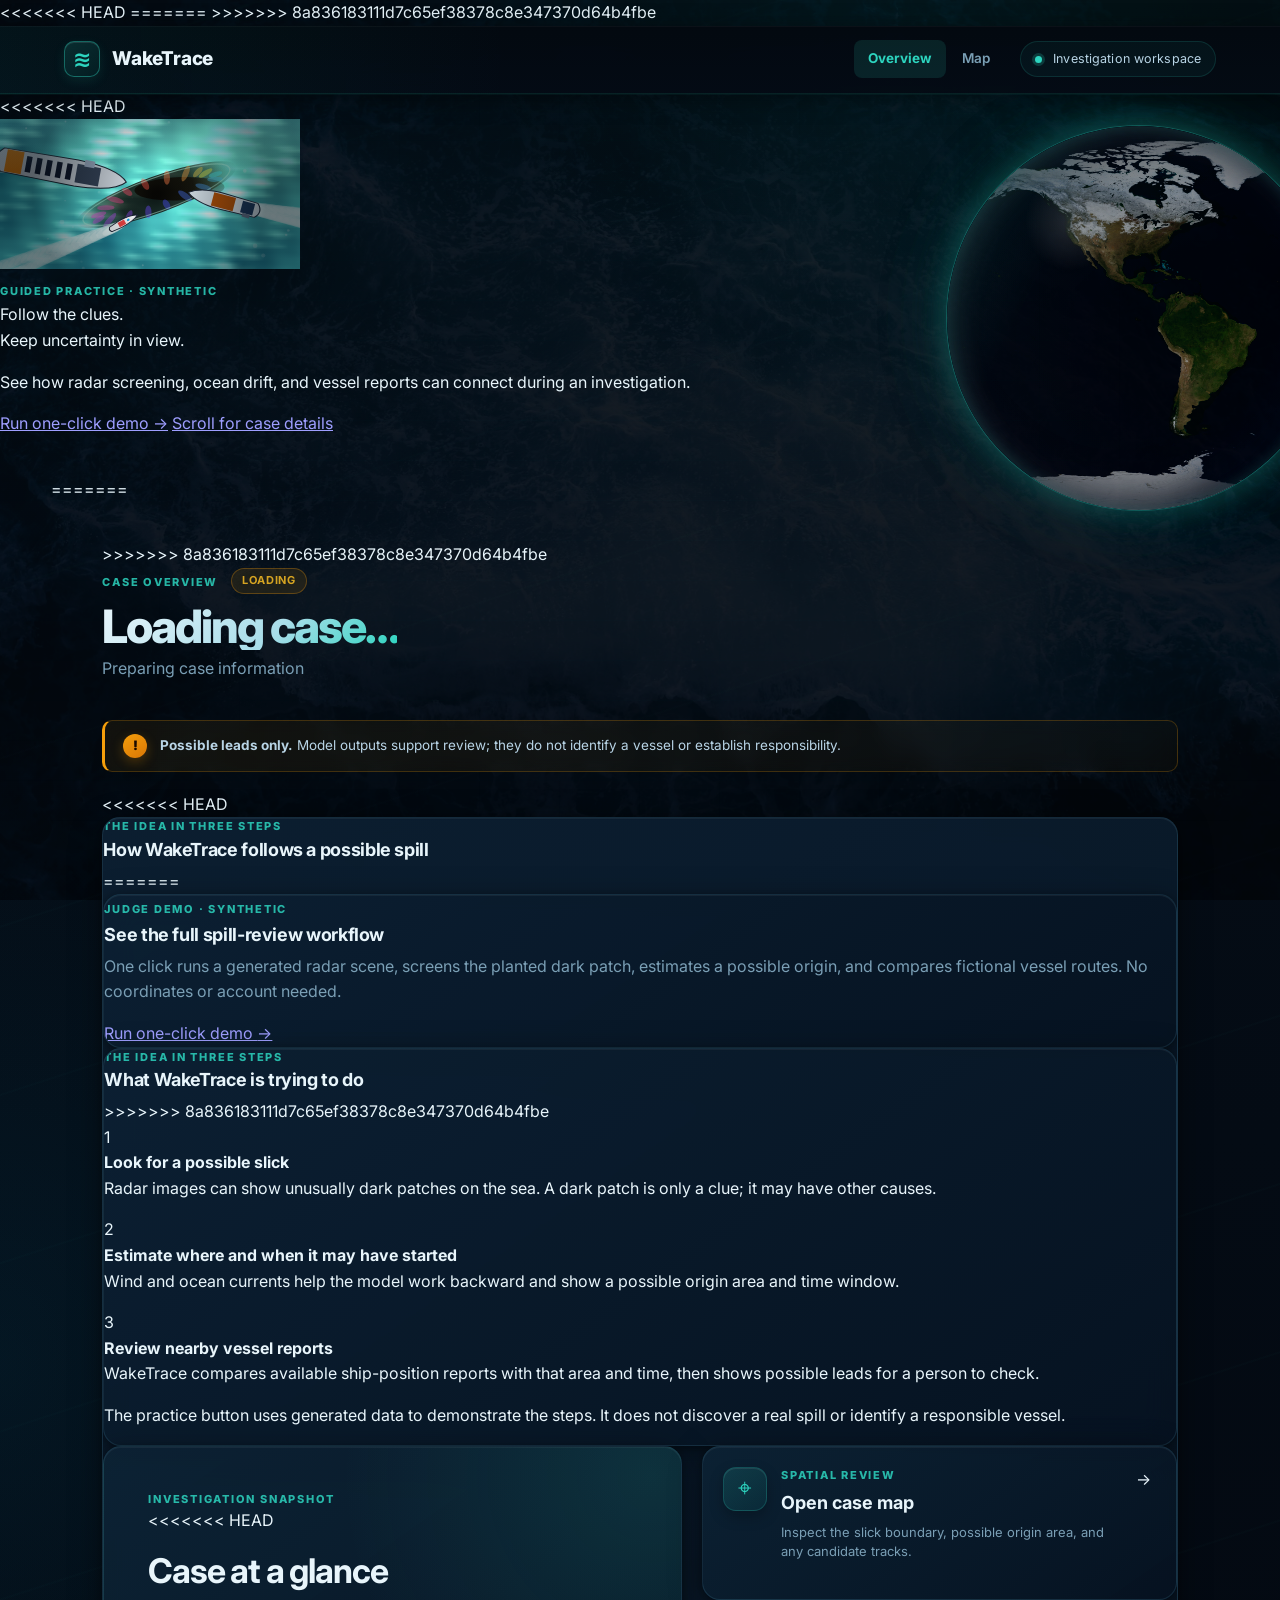
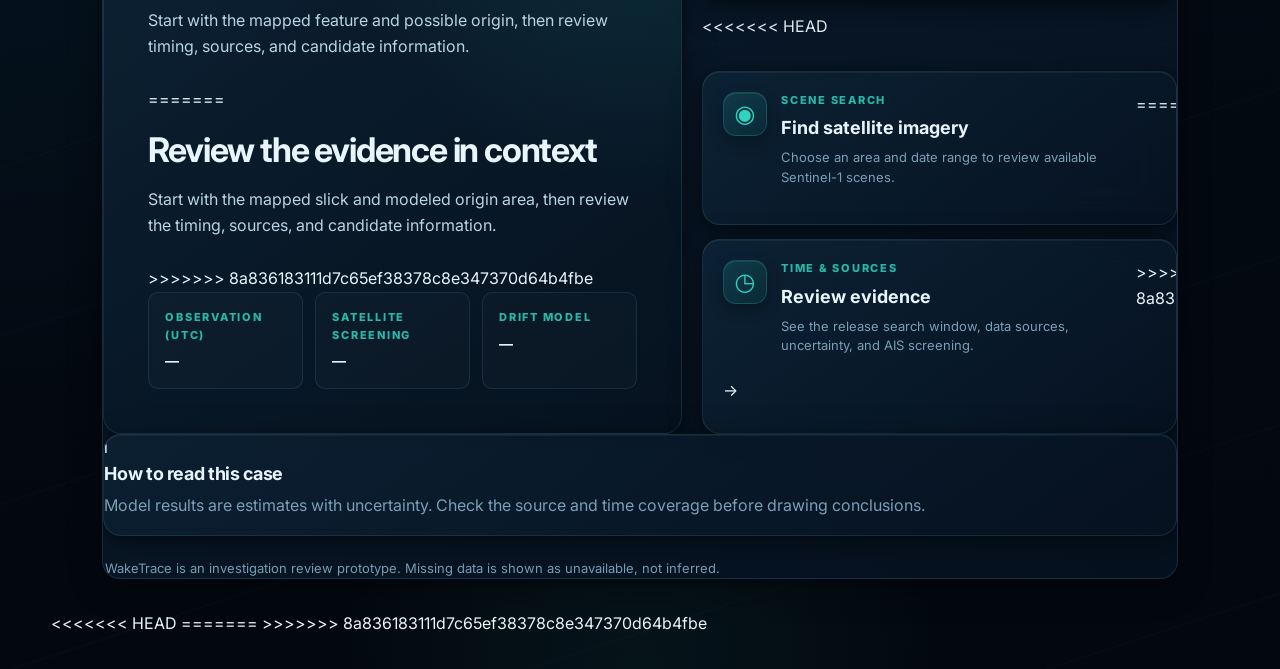
==== commit 013a43d3: "resolved merge conflicts" ====
--- a/frontend/index.html
+++ b/frontend/index.html
@@ -5,11 +5,19 @@
     <meta name="viewport" content="width=device-width, initial-scale=1">
     <meta name="theme-color" content="#0b2236">
     <title>WakeTrace | Case overview</title>
+<<<<<<< HEAD
     <link rel="stylesheet" href="styles.css?v=14">
   </head>
   <body class="overview-page">
     <div class="ambient-globe" aria-hidden="true"><div class="globe-shell"><div class="globe-texture"></div></div></div>
     <a class="skip-link" href="#case-details">Skip to case overview</a>
+=======
+    <link rel="stylesheet" href="styles.css?v=13">
+  </head>
+  <body>
+    <div class="ambient-globe" aria-hidden="true"><div class="globe-shell"><div class="globe-texture"></div></div></div>
+    <a class="skip-link" href="#main">Skip to case overview</a>
+>>>>>>> 8a836183111d7c65ef38378c8e347370d64b4fbe
     <header class="topbar">
       <a class="brand" href="index.html" aria-label="WakeTrace case overview"><span class="brand-mark" aria-hidden="true">≋</span><span>WakeTrace</span></a>
       <nav class="top-nav" aria-label="Main navigation">
@@ -19,6 +27,7 @@
       <div class="header-context"><span class="status-dot" aria-hidden="true"></span> Investigation workspace</div>
     </header>
 
+<<<<<<< HEAD
     <section class="overview-hero" aria-label="Synthetic ocean scene">
       <canvas id="overview-hero-canvas" aria-hidden="true"></canvas>
       <div class="overview-hero-veil" aria-hidden="true"></div>
@@ -32,6 +41,9 @@
     </section>
 
     <main class="page-shell overview-shell" id="case-details">
+=======
+    <main class="page-shell overview-shell" id="main">
+>>>>>>> 8a836183111d7c65ef38378c8e347370d64b4fbe
       <section class="case-heading overview-heading" aria-labelledby="case-title">
         <div class="case-heading-text">
           <div class="eyebrow">CASE OVERVIEW <span id="case-badge" class="badge">Loading</span></div>
@@ -43,9 +55,21 @@
 
       <p class="leads-banner" role="note"><span class="leads-icon" aria-hidden="true">!</span><span><strong>Possible leads only.</strong> Model outputs support review; they do not identify a vessel or establish responsibility.</span></p>
 
+<<<<<<< HEAD
       <section class="panel plain-language-panel" aria-labelledby="workflow-title">
         <div class="eyebrow">THE IDEA IN THREE STEPS</div>
         <h2 id="workflow-title">How WakeTrace follows a possible spill</h2>
+=======
+      <section class="one-click-demo panel" aria-label="One-click synthetic demonstration">
+        <div><span class="eyebrow">JUDGE DEMO · SYNTHETIC</span><h2>See the full spill-review workflow</h2>
+          <p class="muted">One click runs a generated radar scene, screens the planted dark patch, estimates a possible origin, and compares fictional vessel routes. No coordinates or account needed.</p></div>
+        <a class="primary-button" href="map.html?demo=1">Run one-click demo <span aria-hidden="true">→</span></a>
+      </section>
+
+      <section class="panel plain-language-panel" aria-labelledby="workflow-title">
+        <div class="eyebrow">THE IDEA IN THREE STEPS</div>
+        <h2 id="workflow-title">What WakeTrace is trying to do</h2>
+>>>>>>> 8a836183111d7c65ef38378c8e347370d64b4fbe
         <div class="plain-steps">
           <article><span>1</span><div><strong>Look for a possible slick</strong><p>Radar images can show unusually dark patches on the sea. A dark patch is only a clue; it may have other causes.</p></div></article>
           <article><span>2</span><div><strong>Estimate where and when it may have started</strong><p>Wind and ocean currents help the model work backward and show a possible origin area and time window.</p></div></article>
@@ -57,8 +81,13 @@
       <section class="overview-grid" aria-label="Case summary">
         <article class="panel overview-main-card">
           <div class="eyebrow">INVESTIGATION SNAPSHOT</div>
+<<<<<<< HEAD
           <h2>Case at a glance</h2>
           <p class="muted">Start with the mapped feature and possible origin, then review timing, sources, and candidate information.</p>
+=======
+          <h2>Review the evidence in context</h2>
+          <p class="muted">Start with the mapped slick and modeled origin area, then review the timing, sources, and candidate information.</p>
+>>>>>>> 8a836183111d7c65ef38378c8e347370d64b4fbe
           <div class="overview-stats">
             <div><span class="metric-label">OBSERVATION (UTC)</span><strong id="overview-observed">—</strong></div>
             <div><span class="metric-label">SATELLITE SCREENING</span><strong id="overview-confidence">—</strong></div>
@@ -71,9 +100,15 @@
             <span><span class="eyebrow">SPATIAL REVIEW</span><strong>Open case map</strong><span class="muted">Inspect the slick boundary, possible origin area, and any candidate tracks.</span></span>
             <span class="destination-arrow" aria-hidden="true">→</span>
           </a>
+<<<<<<< HEAD
           <a class="destination-card" data-case-link href="map.html#upload-title">
             <span class="destination-icon satellite-icon" aria-hidden="true">◉</span>
             <span><span class="eyebrow">SCENE SEARCH</span><strong>Find satellite imagery</strong><span class="muted">Choose an area and date range to review available Sentinel-1 scenes.</span></span>
+=======
+          <a class="destination-card" data-case-link href="evidence.html">
+            <span class="destination-icon evidence-icon" aria-hidden="true">◷</span>
+            <span><span class="eyebrow">TIME &amp; SOURCES</span><strong>Review evidence</strong><span class="muted">See the release search window, data sources, uncertainty, and AIS screening.</span></span>
+>>>>>>> 8a836183111d7c65ef38378c8e347370d64b4fbe
             <span class="destination-arrow" aria-hidden="true">→</span>
           </a>
         </div>
@@ -86,7 +121,10 @@
       <footer class="page-footer">WakeTrace is an investigation review prototype. Missing data is shown as unavailable, not inferred.</footer>
     </main>
     <script src="case-data.js?v=2"></script>
+<<<<<<< HEAD
     <script src="overview-hero.js?v=3"></script>
+=======
+>>>>>>> 8a836183111d7c65ef38378c8e347370d64b4fbe
     <script src="overview.js"></script>
   </body>
 </html>
--- a/frontend/styles.css
+++ b/frontend/styles.css
@@ -788,7 +788,11 @@
   border: 1px solid rgb(45 212 191 / 20%);
   box-shadow: inset 0 1px 0 rgb(255 255 255 / 8%), 0 6px 14px rgb(0 0 0 / 25%);
 }
+<<<<<<< HEAD
 .evidence-icon, .satellite-icon {
+=======
+.evidence-icon {
+>>>>>>> 8a836183111d7c65ef38378c8e347370d64b4fbe
   background: linear-gradient(145deg, rgb(245 158 11 / 15%), rgb(217 119 6 / 10%));
   color: #fbbf24;
   border-color: rgb(245 158 11 / 25%);
@@ -1332,6 +1336,7 @@
 .ai-screen-results .ai-screen-limitations { margin: 14px 0 0; padding-top: 10px; border-top: 1px solid rgb(157 107 255 / 20%); }
 .ai-candidate-card { border-color: rgb(157 107 255 / 24%); }
 .ai-slick-outline { filter: drop-shadow(0 0 3px rgb(157 107 255 / 75%)); }
+<<<<<<< HEAD
 
 /* ─── Overview cinematic hero ────────────────────────────── */
 .overview-page .ambient-globe { display: none; }
@@ -1494,3 +1499,5 @@
   .overview-hero-cta { animation: none; }
   .overview-hero-scroll::after { animation: none; }
 }
+=======
+>>>>>>> 8a836183111d7c65ef38378c8e347370d64b4fbe
--- a/frontend/styles.css
+++ b/frontend/styles.css
@@ -788,7 +788,11 @@
   border: 1px solid rgb(45 212 191 / 20%);
   box-shadow: inset 0 1px 0 rgb(255 255 255 / 8%), 0 6px 14px rgb(0 0 0 / 25%);
 }
+<<<<<<< HEAD
 .evidence-icon, .satellite-icon {
+=======
+.evidence-icon {
+>>>>>>> 8a836183111d7c65ef38378c8e347370d64b4fbe
   background: linear-gradient(145deg, rgb(245 158 11 / 15%), rgb(217 119 6 / 10%));
   color: #fbbf24;
   border-color: rgb(245 158 11 / 25%);
@@ -1332,6 +1336,7 @@
 .ai-screen-results .ai-screen-limitations { margin: 14px 0 0; padding-top: 10px; border-top: 1px solid rgb(157 107 255 / 20%); }
 .ai-candidate-card { border-color: rgb(157 107 255 / 24%); }
 .ai-slick-outline { filter: drop-shadow(0 0 3px rgb(157 107 255 / 75%)); }
+<<<<<<< HEAD
 
 /* ─── Overview cinematic hero ────────────────────────────── */
 .overview-page .ambient-globe { display: none; }
@@ -1494,3 +1499,5 @@
   .overview-hero-cta { animation: none; }
   .overview-hero-scroll::after { animation: none; }
 }
+=======
+>>>>>>> 8a836183111d7c65ef38378c8e347370d64b4fbe
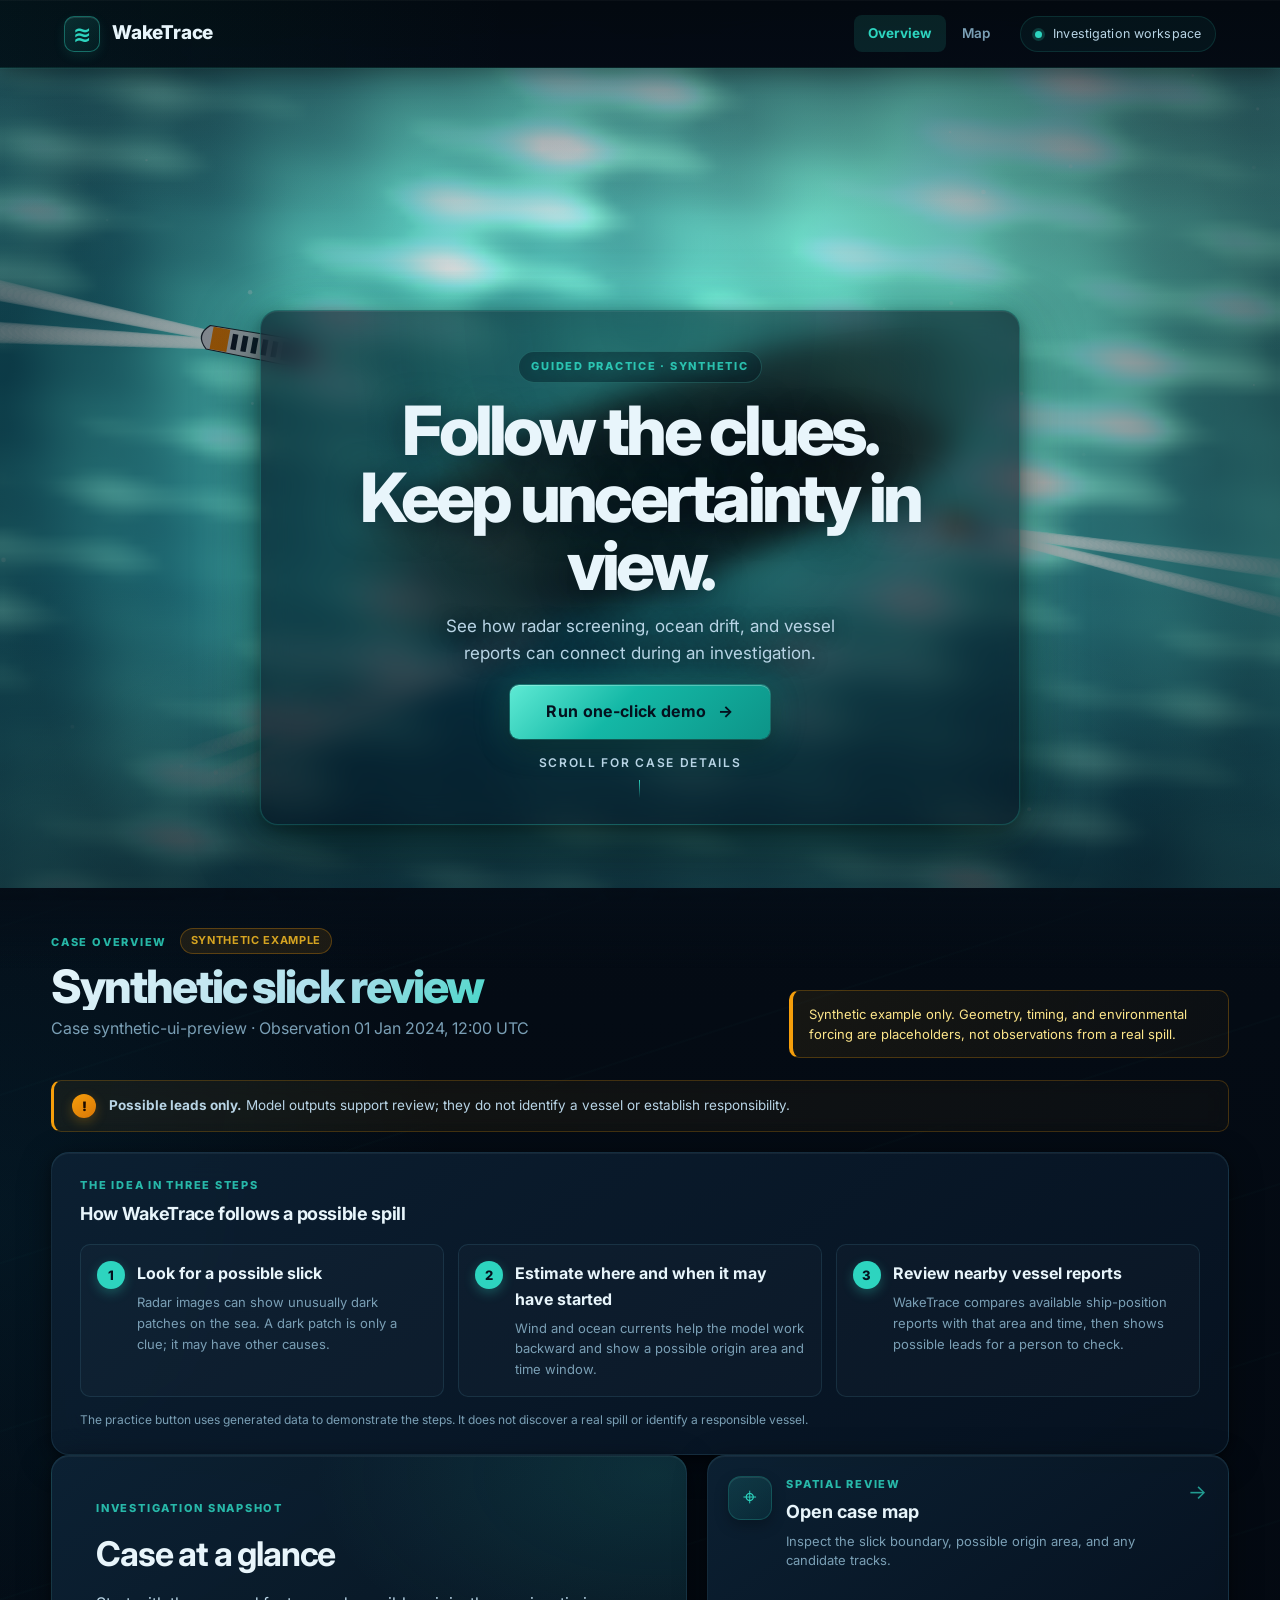
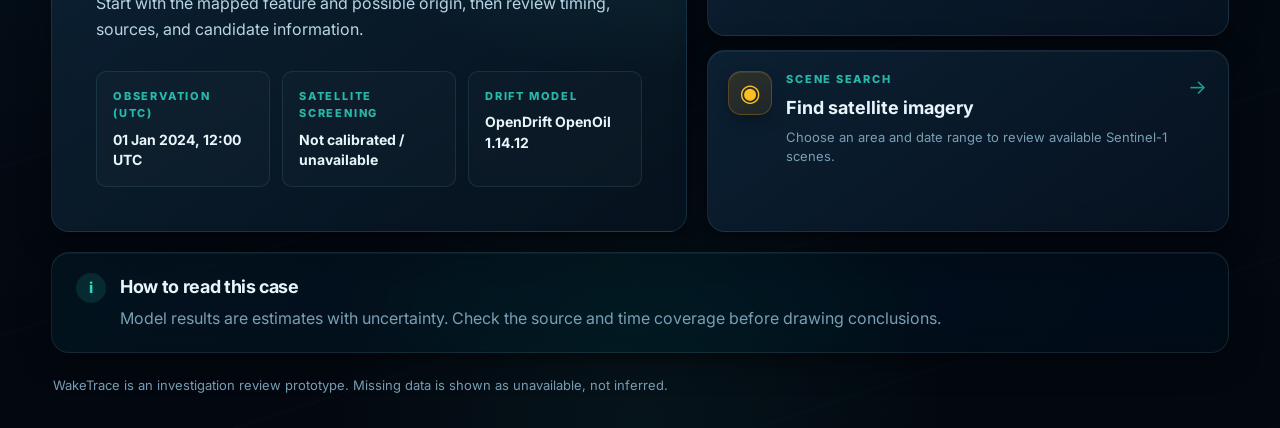
==== commit 9a883cd2: "refined changes" ====
--- a/frontend/index.html
+++ b/frontend/index.html
@@ -5,19 +5,11 @@
     <meta name="viewport" content="width=device-width, initial-scale=1">
     <meta name="theme-color" content="#0b2236">
     <title>WakeTrace | Case overview</title>
-<<<<<<< HEAD
-    <link rel="stylesheet" href="styles.css?v=14">
+    <link rel="stylesheet" href="styles.css?v=15">
   </head>
   <body class="overview-page">
     <div class="ambient-globe" aria-hidden="true"><div class="globe-shell"><div class="globe-texture"></div></div></div>
     <a class="skip-link" href="#case-details">Skip to case overview</a>
-=======
-    <link rel="stylesheet" href="styles.css?v=13">
-  </head>
-  <body>
-    <div class="ambient-globe" aria-hidden="true"><div class="globe-shell"><div class="globe-texture"></div></div></div>
-    <a class="skip-link" href="#main">Skip to case overview</a>
->>>>>>> 8a836183111d7c65ef38378c8e347370d64b4fbe
     <header class="topbar">
       <a class="brand" href="index.html" aria-label="WakeTrace case overview"><span class="brand-mark" aria-hidden="true">≋</span><span>WakeTrace</span></a>
       <nav class="top-nav" aria-label="Main navigation">
@@ -27,7 +19,6 @@
       <div class="header-context"><span class="status-dot" aria-hidden="true"></span> Investigation workspace</div>
     </header>
 
-<<<<<<< HEAD
     <section class="overview-hero" aria-label="Synthetic ocean scene">
       <canvas id="overview-hero-canvas" aria-hidden="true"></canvas>
       <div class="overview-hero-veil" aria-hidden="true"></div>
@@ -41,9 +32,6 @@
     </section>
 
     <main class="page-shell overview-shell" id="case-details">
-=======
-    <main class="page-shell overview-shell" id="main">
->>>>>>> 8a836183111d7c65ef38378c8e347370d64b4fbe
       <section class="case-heading overview-heading" aria-labelledby="case-title">
         <div class="case-heading-text">
           <div class="eyebrow">CASE OVERVIEW <span id="case-badge" class="badge">Loading</span></div>
@@ -55,21 +43,9 @@
 
       <p class="leads-banner" role="note"><span class="leads-icon" aria-hidden="true">!</span><span><strong>Possible leads only.</strong> Model outputs support review; they do not identify a vessel or establish responsibility.</span></p>
 
-<<<<<<< HEAD
       <section class="panel plain-language-panel" aria-labelledby="workflow-title">
         <div class="eyebrow">THE IDEA IN THREE STEPS</div>
         <h2 id="workflow-title">How WakeTrace follows a possible spill</h2>
-=======
-      <section class="one-click-demo panel" aria-label="One-click synthetic demonstration">
-        <div><span class="eyebrow">JUDGE DEMO · SYNTHETIC</span><h2>See the full spill-review workflow</h2>
-          <p class="muted">One click runs a generated radar scene, screens the planted dark patch, estimates a possible origin, and compares fictional vessel routes. No coordinates or account needed.</p></div>
-        <a class="primary-button" href="map.html?demo=1">Run one-click demo <span aria-hidden="true">→</span></a>
-      </section>
-
-      <section class="panel plain-language-panel" aria-labelledby="workflow-title">
-        <div class="eyebrow">THE IDEA IN THREE STEPS</div>
-        <h2 id="workflow-title">What WakeTrace is trying to do</h2>
->>>>>>> 8a836183111d7c65ef38378c8e347370d64b4fbe
         <div class="plain-steps">
           <article><span>1</span><div><strong>Look for a possible slick</strong><p>Radar images can show unusually dark patches on the sea. A dark patch is only a clue; it may have other causes.</p></div></article>
           <article><span>2</span><div><strong>Estimate where and when it may have started</strong><p>Wind and ocean currents help the model work backward and show a possible origin area and time window.</p></div></article>
@@ -81,13 +57,8 @@
       <section class="overview-grid" aria-label="Case summary">
         <article class="panel overview-main-card">
           <div class="eyebrow">INVESTIGATION SNAPSHOT</div>
-<<<<<<< HEAD
           <h2>Case at a glance</h2>
           <p class="muted">Start with the mapped feature and possible origin, then review timing, sources, and candidate information.</p>
-=======
-          <h2>Review the evidence in context</h2>
-          <p class="muted">Start with the mapped slick and modeled origin area, then review the timing, sources, and candidate information.</p>
->>>>>>> 8a836183111d7c65ef38378c8e347370d64b4fbe
           <div class="overview-stats">
             <div><span class="metric-label">OBSERVATION (UTC)</span><strong id="overview-observed">—</strong></div>
             <div><span class="metric-label">SATELLITE SCREENING</span><strong id="overview-confidence">—</strong></div>
@@ -100,15 +71,9 @@
             <span><span class="eyebrow">SPATIAL REVIEW</span><strong>Open case map</strong><span class="muted">Inspect the slick boundary, possible origin area, and any candidate tracks.</span></span>
             <span class="destination-arrow" aria-hidden="true">→</span>
           </a>
-<<<<<<< HEAD
           <a class="destination-card" data-case-link href="map.html#upload-title">
             <span class="destination-icon satellite-icon" aria-hidden="true">◉</span>
             <span><span class="eyebrow">SCENE SEARCH</span><strong>Find satellite imagery</strong><span class="muted">Choose an area and date range to review available Sentinel-1 scenes.</span></span>
-=======
-          <a class="destination-card" data-case-link href="evidence.html">
-            <span class="destination-icon evidence-icon" aria-hidden="true">◷</span>
-            <span><span class="eyebrow">TIME &amp; SOURCES</span><strong>Review evidence</strong><span class="muted">See the release search window, data sources, uncertainty, and AIS screening.</span></span>
->>>>>>> 8a836183111d7c65ef38378c8e347370d64b4fbe
             <span class="destination-arrow" aria-hidden="true">→</span>
           </a>
         </div>
@@ -121,10 +86,7 @@
       <footer class="page-footer">WakeTrace is an investigation review prototype. Missing data is shown as unavailable, not inferred.</footer>
     </main>
     <script src="case-data.js?v=2"></script>
-<<<<<<< HEAD
     <script src="overview-hero.js?v=3"></script>
-=======
->>>>>>> 8a836183111d7c65ef38378c8e347370d64b4fbe
     <script src="overview.js"></script>
   </body>
 </html>
--- a/frontend/styles.css
+++ b/frontend/styles.css
@@ -788,11 +788,7 @@
   border: 1px solid rgb(45 212 191 / 20%);
   box-shadow: inset 0 1px 0 rgb(255 255 255 / 8%), 0 6px 14px rgb(0 0 0 / 25%);
 }
-<<<<<<< HEAD
 .evidence-icon, .satellite-icon {
-=======
-.evidence-icon {
->>>>>>> 8a836183111d7c65ef38378c8e347370d64b4fbe
   background: linear-gradient(145deg, rgb(245 158 11 / 15%), rgb(217 119 6 / 10%));
   color: #fbbf24;
   border-color: rgb(245 158 11 / 25%);
@@ -1336,7 +1332,6 @@
 .ai-screen-results .ai-screen-limitations { margin: 14px 0 0; padding-top: 10px; border-top: 1px solid rgb(157 107 255 / 20%); }
 .ai-candidate-card { border-color: rgb(157 107 255 / 24%); }
 .ai-slick-outline { filter: drop-shadow(0 0 3px rgb(157 107 255 / 75%)); }
-<<<<<<< HEAD
 
 /* ─── Overview cinematic hero ────────────────────────────── */
 .overview-page .ambient-globe { display: none; }
@@ -1427,6 +1422,7 @@
 
 .overview-hero-cta {
   display: inline-flex;
+  align-self: center;
   align-items: center;
   justify-content: center;
   gap: 12px;
@@ -1499,5 +1495,3 @@
   .overview-hero-cta { animation: none; }
   .overview-hero-scroll::after { animation: none; }
 }
-=======
->>>>>>> 8a836183111d7c65ef38378c8e347370d64b4fbe
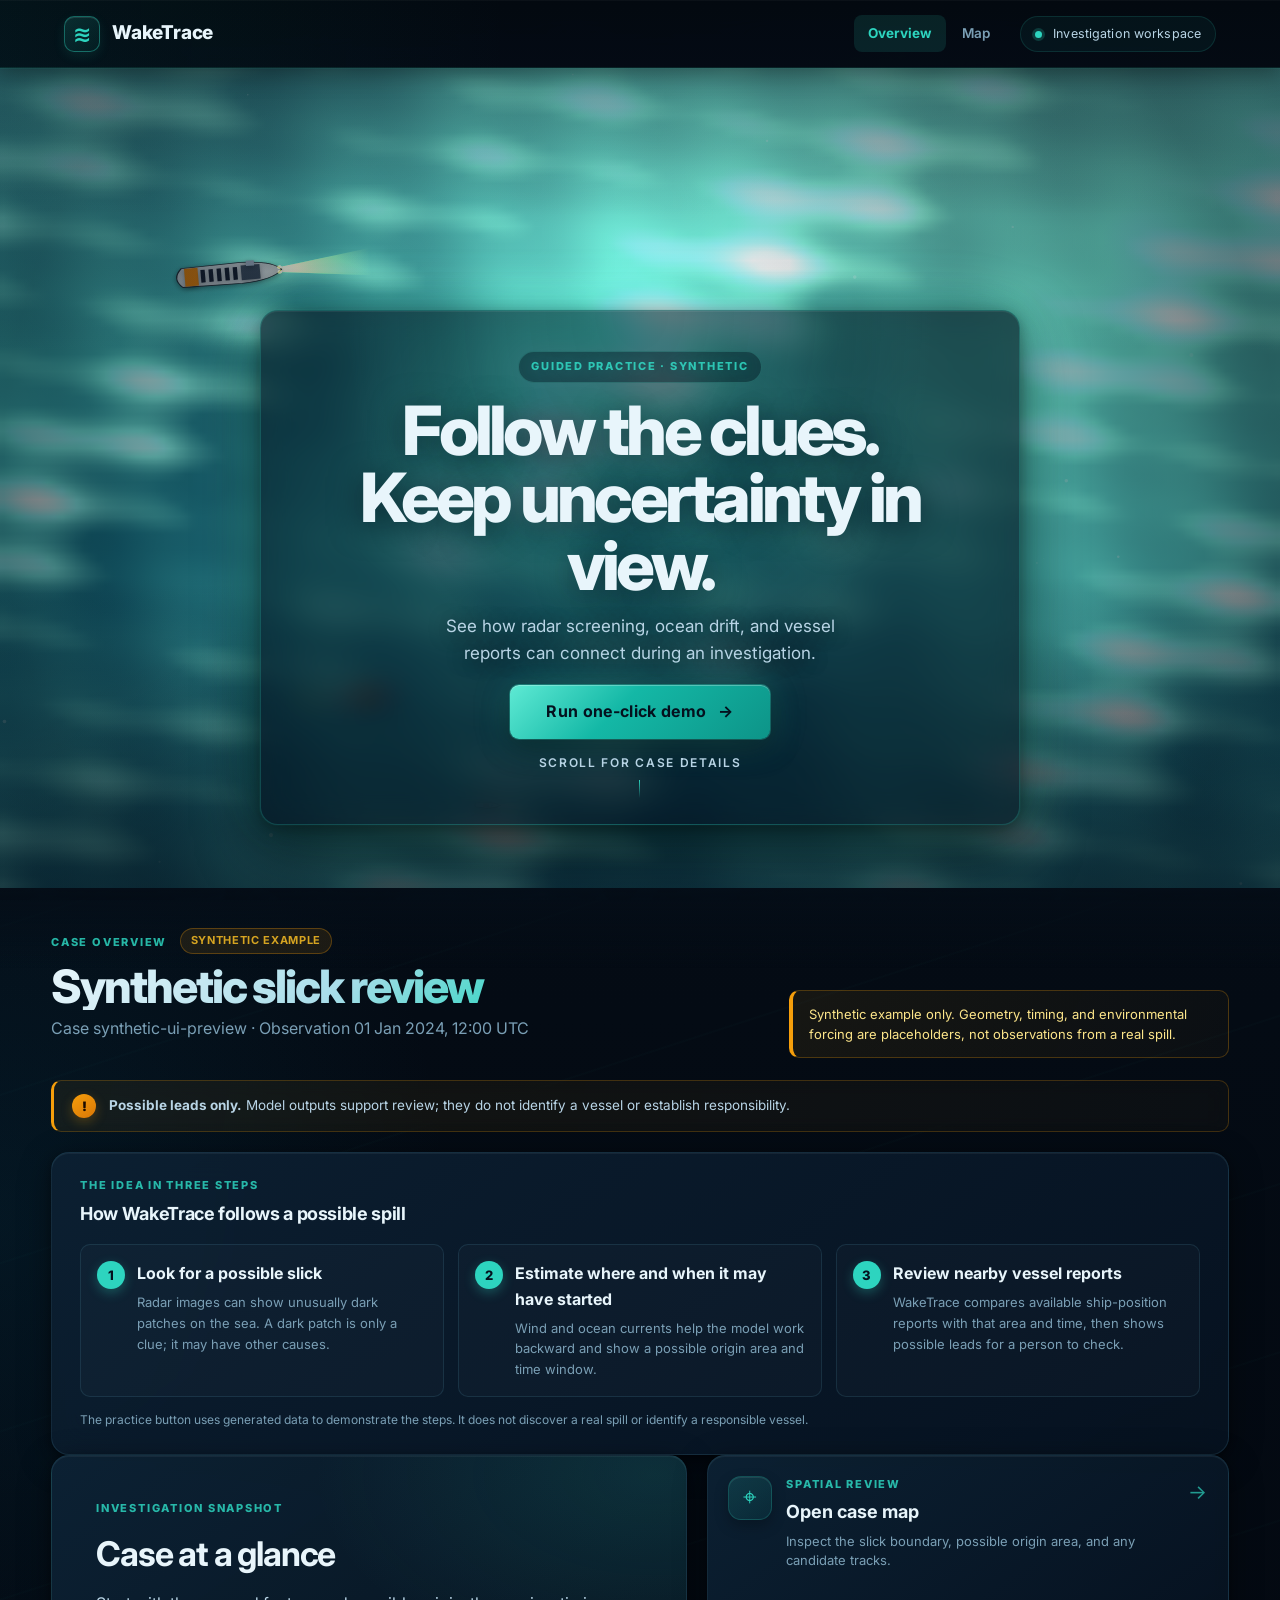
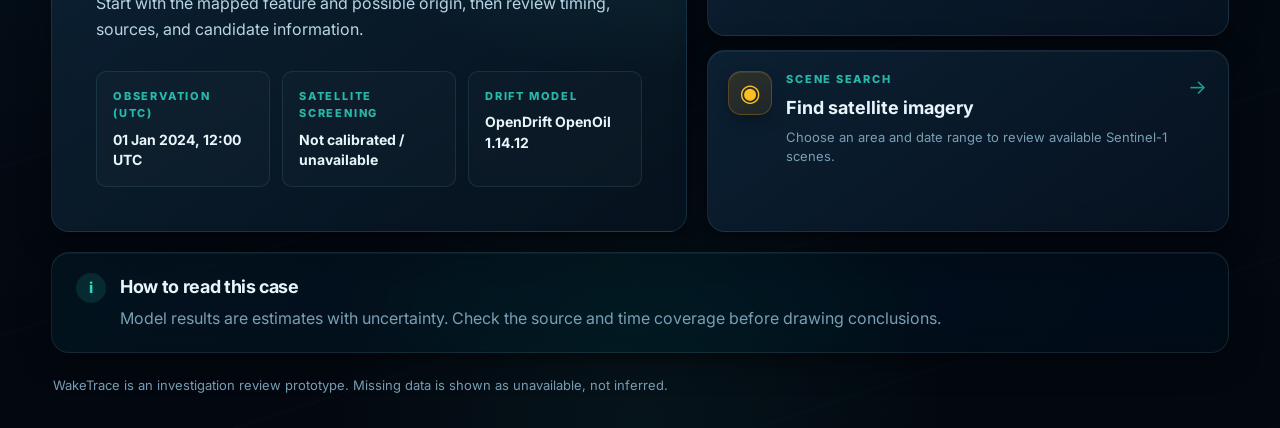
==== commit f8a27575: "removed the evidence page and refiened index boat ui" ====
--- a/frontend/index.html
+++ b/frontend/index.html
@@ -85,8 +85,8 @@
       </section>
       <footer class="page-footer">WakeTrace is an investigation review prototype. Missing data is shown as unavailable, not inferred.</footer>
     </main>
-    <script src="case-data.js?v=2"></script>
-    <script src="overview-hero.js?v=3"></script>
+    <script src="case-data.js?v=3"></script>
+    <script src="overview-hero.js?v=8"></script>
     <script src="overview.js"></script>
   </body>
 </html>
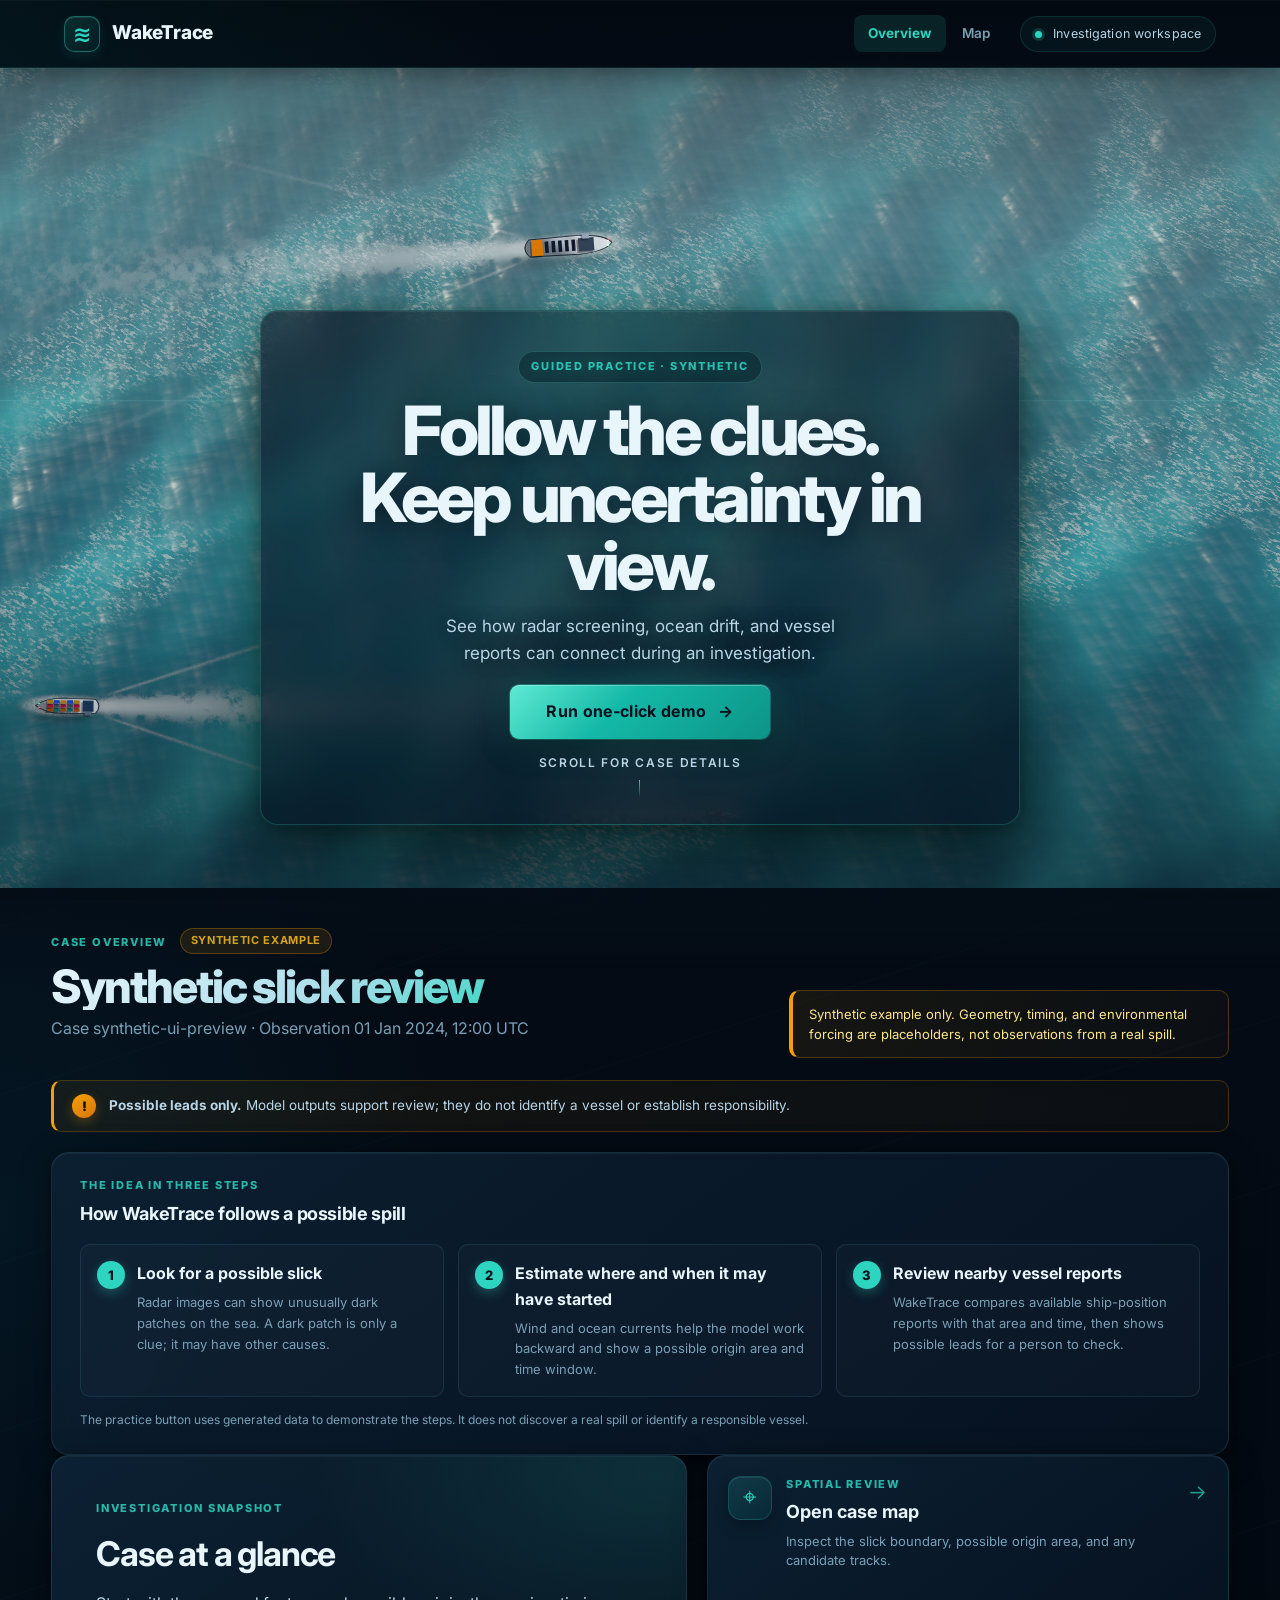
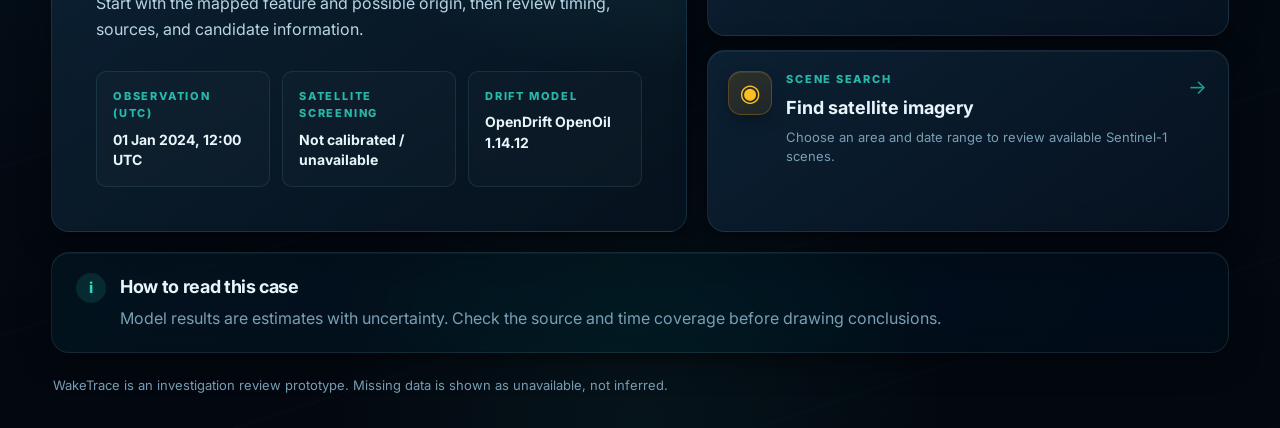
==== commit b0c7a9be: "changed index ui" ====
--- a/frontend/index.html
+++ b/frontend/index.html
@@ -86,7 +86,7 @@
       <footer class="page-footer">WakeTrace is an investigation review prototype. Missing data is shown as unavailable, not inferred.</footer>
     </main>
     <script src="case-data.js?v=3"></script>
-    <script src="overview-hero.js?v=8"></script>
+    <script src="overview-hero.js?v=9"></script>
     <script src="overview.js"></script>
   </body>
 </html>
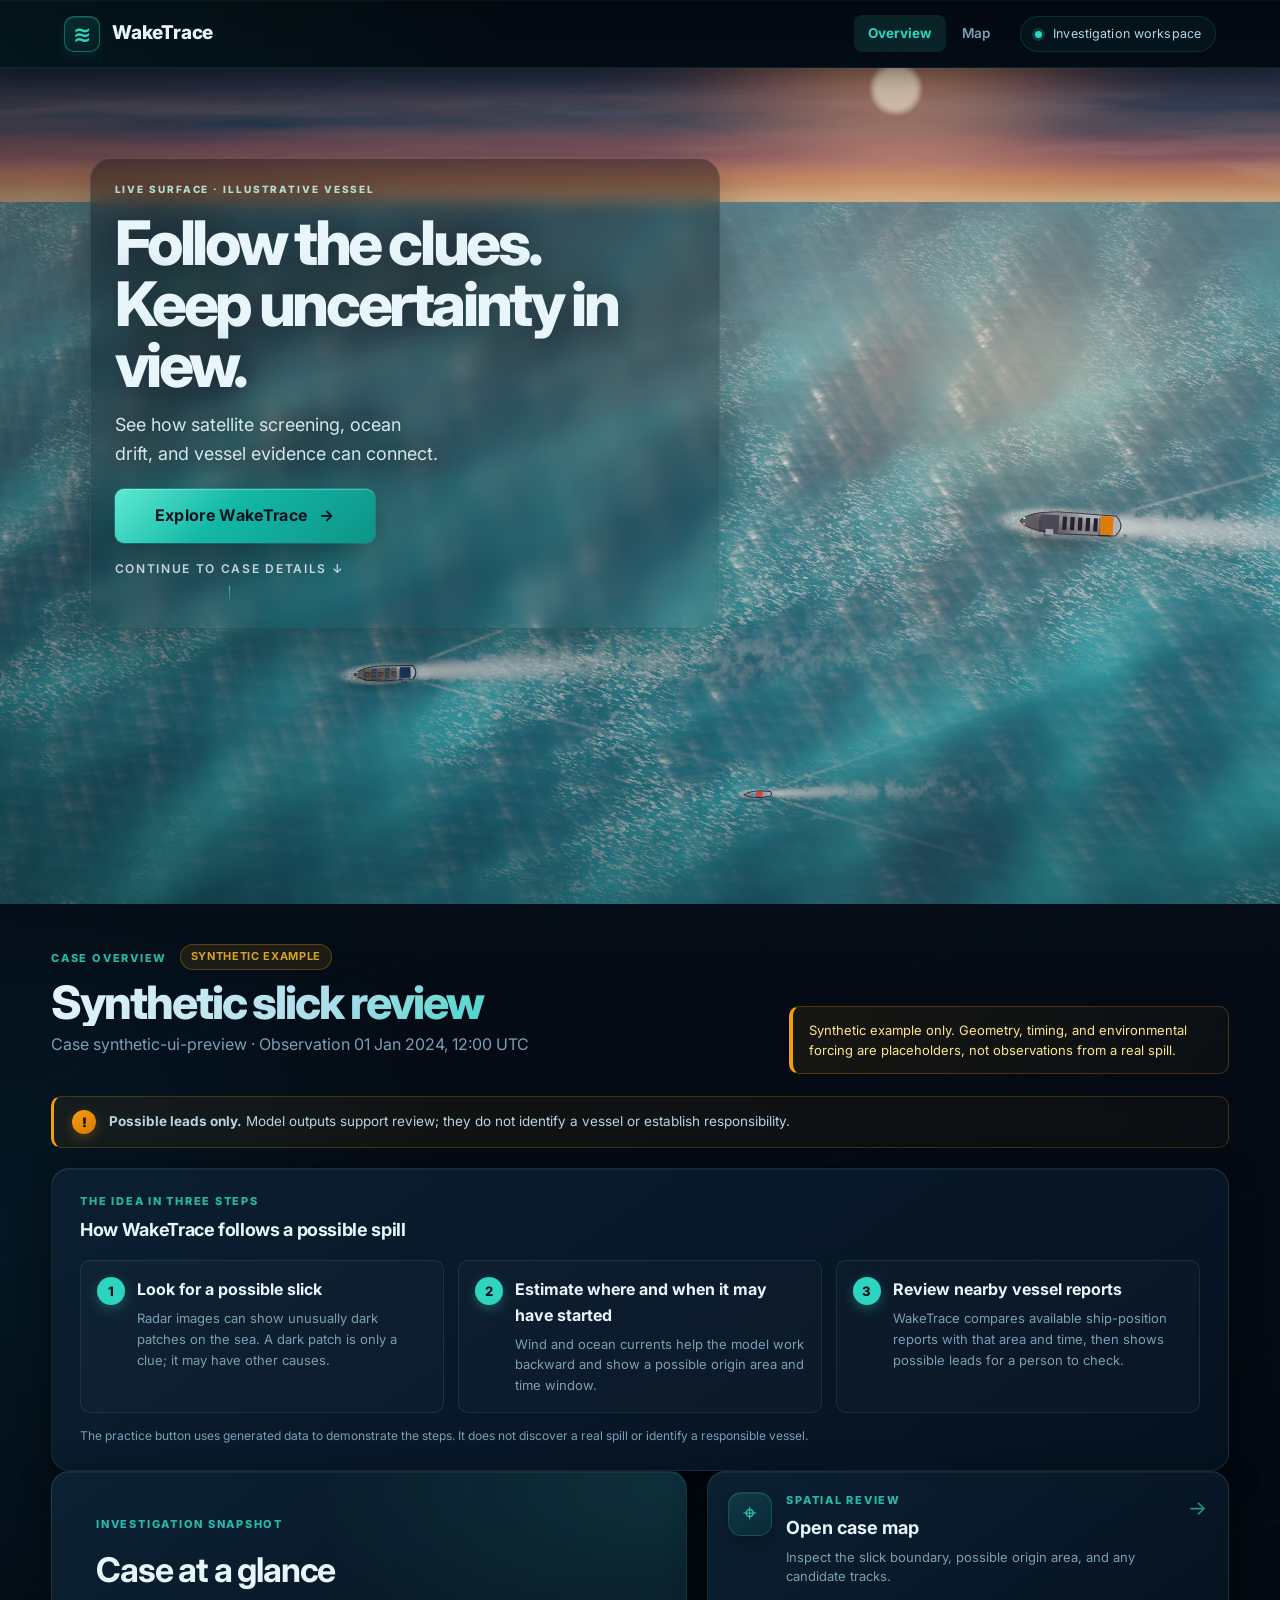
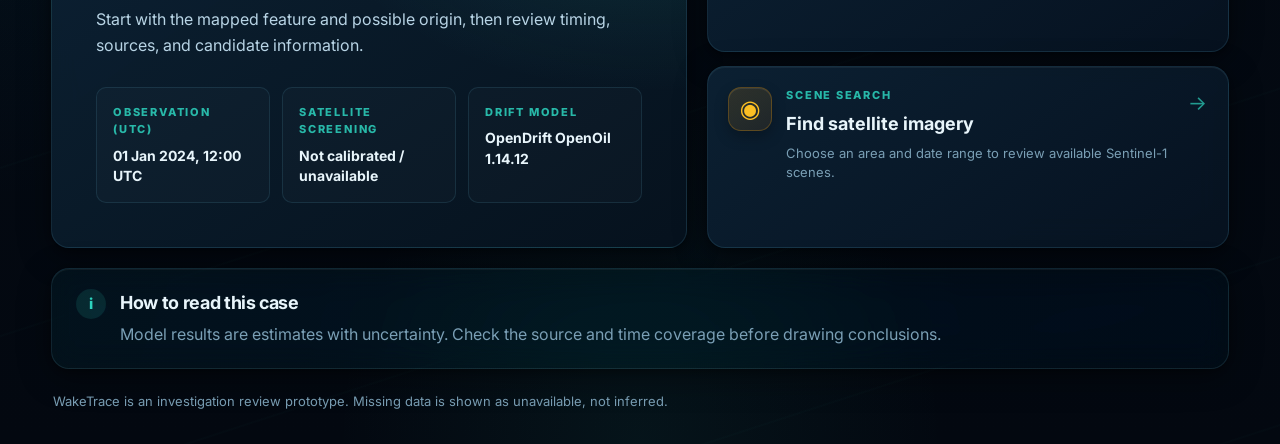
==== commit 3ba94052: "Add coastal impact planning and polish overview" ====
--- a/frontend/index.html
+++ b/frontend/index.html
@@ -5,7 +5,7 @@
     <meta name="viewport" content="width=device-width, initial-scale=1">
     <meta name="theme-color" content="#0b2236">
     <title>WakeTrace | Case overview</title>
-    <link rel="stylesheet" href="styles.css?v=15">
+    <link rel="stylesheet" href="styles.css?v=22">
   </head>
   <body class="overview-page">
     <div class="ambient-globe" aria-hidden="true"><div class="globe-shell"><div class="globe-texture"></div></div></div>
@@ -19,15 +19,20 @@
       <div class="header-context"><span class="status-dot" aria-hidden="true"></span> Investigation workspace</div>
     </header>
 
-    <section class="overview-hero" aria-label="Synthetic ocean scene">
-      <canvas id="overview-hero-canvas" aria-hidden="true"></canvas>
-      <div class="overview-hero-veil" aria-hidden="true"></div>
-      <div class="overview-hero-overlay">
-        <span class="eyebrow overview-hero-tag">GUIDED PRACTICE · SYNTHETIC</span>
-        <p class="overview-hero-title">Follow the clues.<br>Keep uncertainty in view.</p>
-        <p class="overview-hero-copy">See how radar screening, ocean drift, and vessel reports can connect during an investigation.</p>
-        <a class="primary-button overview-hero-cta" href="map.html?demo=1">Run one-click demo <span aria-hidden="true">→</span></a>
-        <a class="overview-hero-scroll" href="#case-details">Scroll for case details</a>
+    <section class="overview-hero" aria-label="Illustrative cinematic ocean scene">
+      <div class="overview-hero-stage">
+        <canvas id="overview-hero-canvas" aria-hidden="true"></canvas>
+        <div class="overview-hero-flare" aria-hidden="true"></div>
+        <div class="overview-hero-haze" aria-hidden="true"></div>
+        <div class="overview-hero-veil" aria-hidden="true"></div>
+        <div class="overview-hero-grain" aria-hidden="true"></div>
+        <div class="overview-hero-overlay">
+          <span class="eyebrow overview-hero-tag">LIVE SURFACE · ILLUSTRATIVE VESSEL</span>
+          <p class="overview-hero-title">Follow the clues.<br>Keep uncertainty in view.</p>
+          <p class="overview-hero-copy">See how satellite screening, ocean drift, and vessel evidence can connect.</p>
+          <a class="primary-button overview-hero-cta" href="map.html?demo=1">Explore WakeTrace <span aria-hidden="true">→</span></a>
+          <a class="overview-hero-scroll" href="#case-details">Continue to case details ↓</a>
+        </div>
       </div>
     </section>
 
@@ -86,7 +91,7 @@
       <footer class="page-footer">WakeTrace is an investigation review prototype. Missing data is shown as unavailable, not inferred.</footer>
     </main>
     <script src="case-data.js?v=3"></script>
-    <script src="overview-hero.js?v=9"></script>
+    <script src="overview-hero.js?v=19"></script>
     <script src="overview.js"></script>
   </body>
 </html>
--- a/frontend/styles.css
+++ b/frontend/styles.css
@@ -955,6 +955,42 @@
 }
 .candidate-card p { margin: 6px 0 0; font-size: 13px; }
 .candidate-card p.muted { font-size: 12px; }
+
+.coastal-planner {
+  margin: 18px 0 6px; padding: 18px;
+  border: 1px solid rgb(45 212 191 / 22%); border-radius: 16px;
+  background: linear-gradient(135deg, rgb(45 212 191 / 7%), rgb(255 255 255 / 2%));
+}
+.coastal-planner h3 { margin: 5px 0 0; color: var(--ink); font-size: 18px; }
+.coastal-planner > p { margin: 8px 0 14px; font-size: 13px; line-height: 1.6; }
+.coastal-planner-controls { display: flex; align-items: end; flex-wrap: wrap; gap: 10px; }
+.coastal-planner-controls label { display: grid; gap: 6px; color: var(--muted); font-size: 12px; font-weight: 700; }
+.coastal-planner-controls select {
+  min-height: 42px; padding: 0 12px; border: 1px solid var(--line); border-radius: 10px;
+  background: #0a1c2c; color: var(--ink); font: inherit;
+}
+.coastal-scenario-legend { display: flex; flex-wrap: wrap; gap: 12px 18px; margin-top: 13px; color: var(--muted); font-size: 11px; }
+.coastal-scenario-legend span { display: inline-flex; align-items: center; gap: 7px; }
+.coastal-line { display: inline-block; width: 22px; border-top: 3px solid; }
+.coastal-line.central { border-color: #ffc86c; }
+.coastal-line.lower { border-color: #60d9ce; border-top-style: dashed; }
+.coastal-line.higher { border-color: #bca4ff; border-top-style: dashed; }
+.coastal-site-dot { width: 9px; height: 9px; border-radius: 50%; background: #ff8a72; box-shadow: 0 0 0 3px rgb(255 138 114 / 20%); }
+.coastal-plan-summary { margin: 14px 0 10px; padding: 14px; border-radius: 12px; background: rgb(3 18 31 / 62%); color: var(--ink-soft); }
+.coastal-plan-summary strong { color: var(--sea); }
+.coastal-plan-summary p { margin: 6px 0 0; font-size: 12px; line-height: 1.55; }
+.coastal-site-list { display: grid; grid-template-columns: repeat(auto-fit, minmax(205px, 1fr)); gap: 9px; margin-top: 10px; }
+.coastal-site-card { display: grid; align-content: start; gap: 5px; padding: 12px; border: 1px solid var(--line); border-radius: 11px; background: rgb(255 255 255 / 2%); }
+.coastal-site-card strong { color: var(--ink); font-size: 13px; }
+.coastal-site-card p { margin: 0; color: var(--muted); font-size: 11px; line-height: 1.5; overflow-wrap: anywhere; }
+.coastal-site-card a { color: var(--sea); font-size: 11px; text-decoration: none; }
+.coastal-site-card a:hover { text-decoration: underline; }
+.coastal-site-near { border-color: rgb(255 138 114 / 46%); background: rgb(255 138 114 / 6%); }
+.coastal-category { color: var(--sea); font-size: 11px; font-weight: 700; }
+.coastal-source-note { border-top: 1px solid var(--line); padding-top: 11px; }
+.coastal-source-note strong { color: var(--ink); }
+.coastal-source-note a { color: var(--sea); }
+.leaflet-popup-content-wrapper strong { color: var(--ink); }
 
 .page-footer a, .text-link { color: var(--sea); }
 
@@ -1335,17 +1371,25 @@
 
 /* ─── Overview cinematic hero ────────────────────────────── */
 .overview-page .ambient-globe { display: none; }
-.overview-page { overflow-x: hidden; }
+.overview-page { overflow-x: clip; }
 
 .overview-hero {
   position: relative;
   isolation: isolate;
   width: 100%;
-  height: min(820px, calc(100vh - 68px));
-  height: min(820px, calc(100dvh - 68px));
-  min-height: 540px;
+  height: min(920px, calc(100vh - 64px));
+  height: min(920px, calc(100dvh - 64px));
+  min-height: 560px;
+  background: #040b12;
+}
+
+.overview-hero-stage {
+  position: relative;
+  height: 100%;
+  min-height: inherit;
   overflow: hidden;
-  background: #021018;
+  isolation: isolate;
+  background: #040b12;
 }
 
 .overview-hero canvas {
@@ -1356,73 +1400,125 @@
   display: block;
 }
 
-.overview-hero-veil {
+.overview-hero-flare {
   position: absolute;
+  z-index: 1;
+  left: 58%;
+  top: 14%;
+  width: min(52vw, 640px);
+  height: min(52vw, 640px);
+  transform: translate(-8%, -18%);
+  pointer-events: none;
+  background:
+    radial-gradient(circle, rgb(255 168 82 / 34%) 0%, rgb(255 92 28 / 12%) 28%, transparent 64%),
+    radial-gradient(circle at 62% 48%, rgb(255 220 160 / 16%), transparent 22%);
+  mix-blend-mode: screen;
+  animation: hero-flare 9s ease-in-out infinite;
+}
+
+.overview-hero-haze {
+  position: absolute;
+  z-index: 1;
   inset: 0;
   pointer-events: none;
   background:
-    linear-gradient(180deg, rgb(3 10 18 / 22%) 0%, transparent 18%, transparent 62%, rgb(5 14 24 / 48%) 100%),
-    radial-gradient(ellipse 80% 55% at 50% 100%, rgb(2 8 16 / 28%), transparent 70%);
+    radial-gradient(ellipse 48% 28% at 70% 34%, rgb(255 120 48 / 16%), transparent 70%),
+    radial-gradient(ellipse 80% 40% at 50% 100%, rgb(2 8 14 / 55%), transparent 60%);
+  mix-blend-mode: screen;
+  animation: hero-haze 11s ease-in-out infinite alternate;
+}
+
+.overview-hero-veil {
+  position: absolute;
+  z-index: 1;
+  inset: 0;
+  pointer-events: none;
+  background:
+    linear-gradient(90deg, rgb(2 7 13 / 28%) 0%, rgb(2 7 13 / 10%) 28%, transparent 58%),
+    linear-gradient(180deg, rgb(3 8 14 / 12%) 0%, transparent 28%, transparent 78%, rgb(2 7 12 / 22%) 100%);
+}
+
+.overview-hero-grain {
+  position: absolute;
+  z-index: 2;
+  inset: 0;
+  pointer-events: none;
+  opacity: 0.045;
+  mix-blend-mode: overlay;
+  background:
+    repeating-linear-gradient(0deg, rgb(255 255 255 / 6%) 0 1px, transparent 1px 3px);
 }
 
 .overview-hero-overlay {
   position: absolute;
-  z-index: 2;
-  left: 50%;
-  bottom: clamp(36px, 7vh, 72px);
+  z-index: 3;
+  left: clamp(24px, 7vw, 112px);
+  top: clamp(54px, 10vh, 96px);
+  bottom: auto;
   display: flex;
   flex-direction: column;
-  align-items: center;
-  gap: 14px;
-  width: min(92vw, 760px);
-  padding: clamp(24px, 4vw, 40px) clamp(20px, 5vw, 52px) 26px;
-  transform: translateX(-50%);
-  text-align: center;
-  border: 1px solid rgb(45 212 191 / 22%);
-  border-radius: var(--radius);
-  background:
-    radial-gradient(ellipse at 50% 0%, rgb(45 212 191 / 14%), transparent 55%),
-    rgb(6 16 28 / 62%);
-  box-shadow: var(--shadow-lg), 0 0 0 1px rgb(45 212 191 / 8%), var(--glow-sea);
-  backdrop-filter: blur(14px) saturate(1.2);
+  align-items: flex-start;
+  gap: 16px;
+  width: min(82vw, 630px);
+  padding: 22px 24px 24px;
+  text-align: left;
+  pointer-events: auto;
+  border: 1px solid rgb(180 230 240 / 8%);
+  border-radius: 22px;
+  background: linear-gradient(180deg, rgb(4 12 20 / 42%), rgb(4 10 16 / 18%));
+  box-shadow: 0 24px 60px rgb(0 0 0 / 28%);
+  backdrop-filter: blur(8px) saturate(1.15);
 }
 
 .overview-hero-tag {
-  padding: 6px 12px;
-  border: 1px solid rgb(94 234 212 / 24%);
-  border-radius: 999px;
-  background: rgb(5 24 34 / 52%);
-  letter-spacing: 0.16em;
-  font-size: 11px;
-  color: var(--sea);
-  text-shadow: 0 0 18px rgb(45 212 191 / 45%);
+  padding: 0;
+  color: #c4f5ed;
+  letter-spacing: 0.19em;
+  font-size: 10px;
+  text-shadow: 0 1px 16px rgb(0 0 0 / 72%);
 }
 
 .overview-hero-title {
-  max-width: 680px;
+  max-width: 590px;
   margin: 0;
   color: var(--ink);
-  font-size: clamp(36px, 6vw, 68px);
+  font-size: clamp(36px, 4.8vw, 64px);
   font-weight: 800;
   letter-spacing: -0.055em;
   line-height: 0.99;
   text-wrap: balance;
-  text-shadow: 0 4px 32px rgb(0 8 16 / 55%);
+  text-shadow: 0 4px 38px rgb(0 8 16 / 72%);
 }
 
 .overview-hero-copy {
-  max-width: 560px;
+  max-width: 500px;
   margin: 0 0 4px;
-  color: var(--ink-soft);
-  font-size: clamp(14px, 1.7vw, 17px);
+  color: #d5e5ed;
+  font-size: clamp(15px, 1.5vw, 18px);
   line-height: 1.6;
   text-wrap: balance;
-  text-shadow: 0 2px 18px rgb(0 8 16 / 70%);
+  text-shadow: 0 2px 20px rgb(0 8 16 / 84%);
+}
+
+@keyframes hero-flare {
+  0%, 100% { opacity: 0.72; transform: translate(-8%, -18%) scale(1); }
+  50% { opacity: 1; transform: translate(-6%, -16%) scale(1.06); }
+}
+@keyframes hero-haze {
+  from { opacity: 0.7; }
+  to { opacity: 1; }
+}
+@keyframes hero-grain {
+  0% { transform: translate3d(0, 0, 0); }
+  25% { transform: translate3d(-1.2%, 0.8%, 0); }
+  50% { transform: translate3d(1.1%, -0.6%, 0); }
+  75% { transform: translate3d(-0.7%, -1%, 0); }
+  100% { transform: translate3d(0, 0, 0); }
 }
 
 .overview-hero-cta {
   display: inline-flex;
-  align-self: center;
+  align-self: flex-start;
   align-items: center;
   justify-content: center;
   gap: 12px;
@@ -1451,7 +1547,7 @@
 }
 
 .overview-hero-scroll {
-  color: var(--ink-soft);
+  color: rgb(231 244 249 / 82%);
   font-size: 12px;
   font-weight: 600;
   letter-spacing: 0.14em;
@@ -1484,14 +1580,18 @@
 }
 
 @media (max-width: 560px) {
-  .overview-hero { min-height: 520px; }
-  .overview-hero-overlay { width: min(92vw, 520px); padding: 24px 18px 18px; }
-  .overview-hero-title { font-size: clamp(36px, 11vw, 52px); }
+  .overview-hero { height: calc(100vh - 60px); height: calc(100dvh - 60px); min-height: 520px; }
+  .overview-hero-stage { min-height: inherit; }
+  .overview-hero-overlay { left: 22px; top: 56px; width: min(88vw, 520px); }
+  .overview-hero-title { font-size: clamp(34px, 9vw, 48px); }
   .overview-hero-tag { font-size: 9px; letter-spacing: 0.12em; }
-  .overview-hero-cta { min-width: 0; width: 100%; }
+  .overview-hero-cta { min-width: 0; }
 }
 
 @media (prefers-reduced-motion: reduce) {
   .overview-hero-cta { animation: none; }
   .overview-hero-scroll::after { animation: none; }
-}
+  .overview-hero-flare,
+  .overview-hero-haze,
+  .overview-hero-grain { animation: none; }
+}
